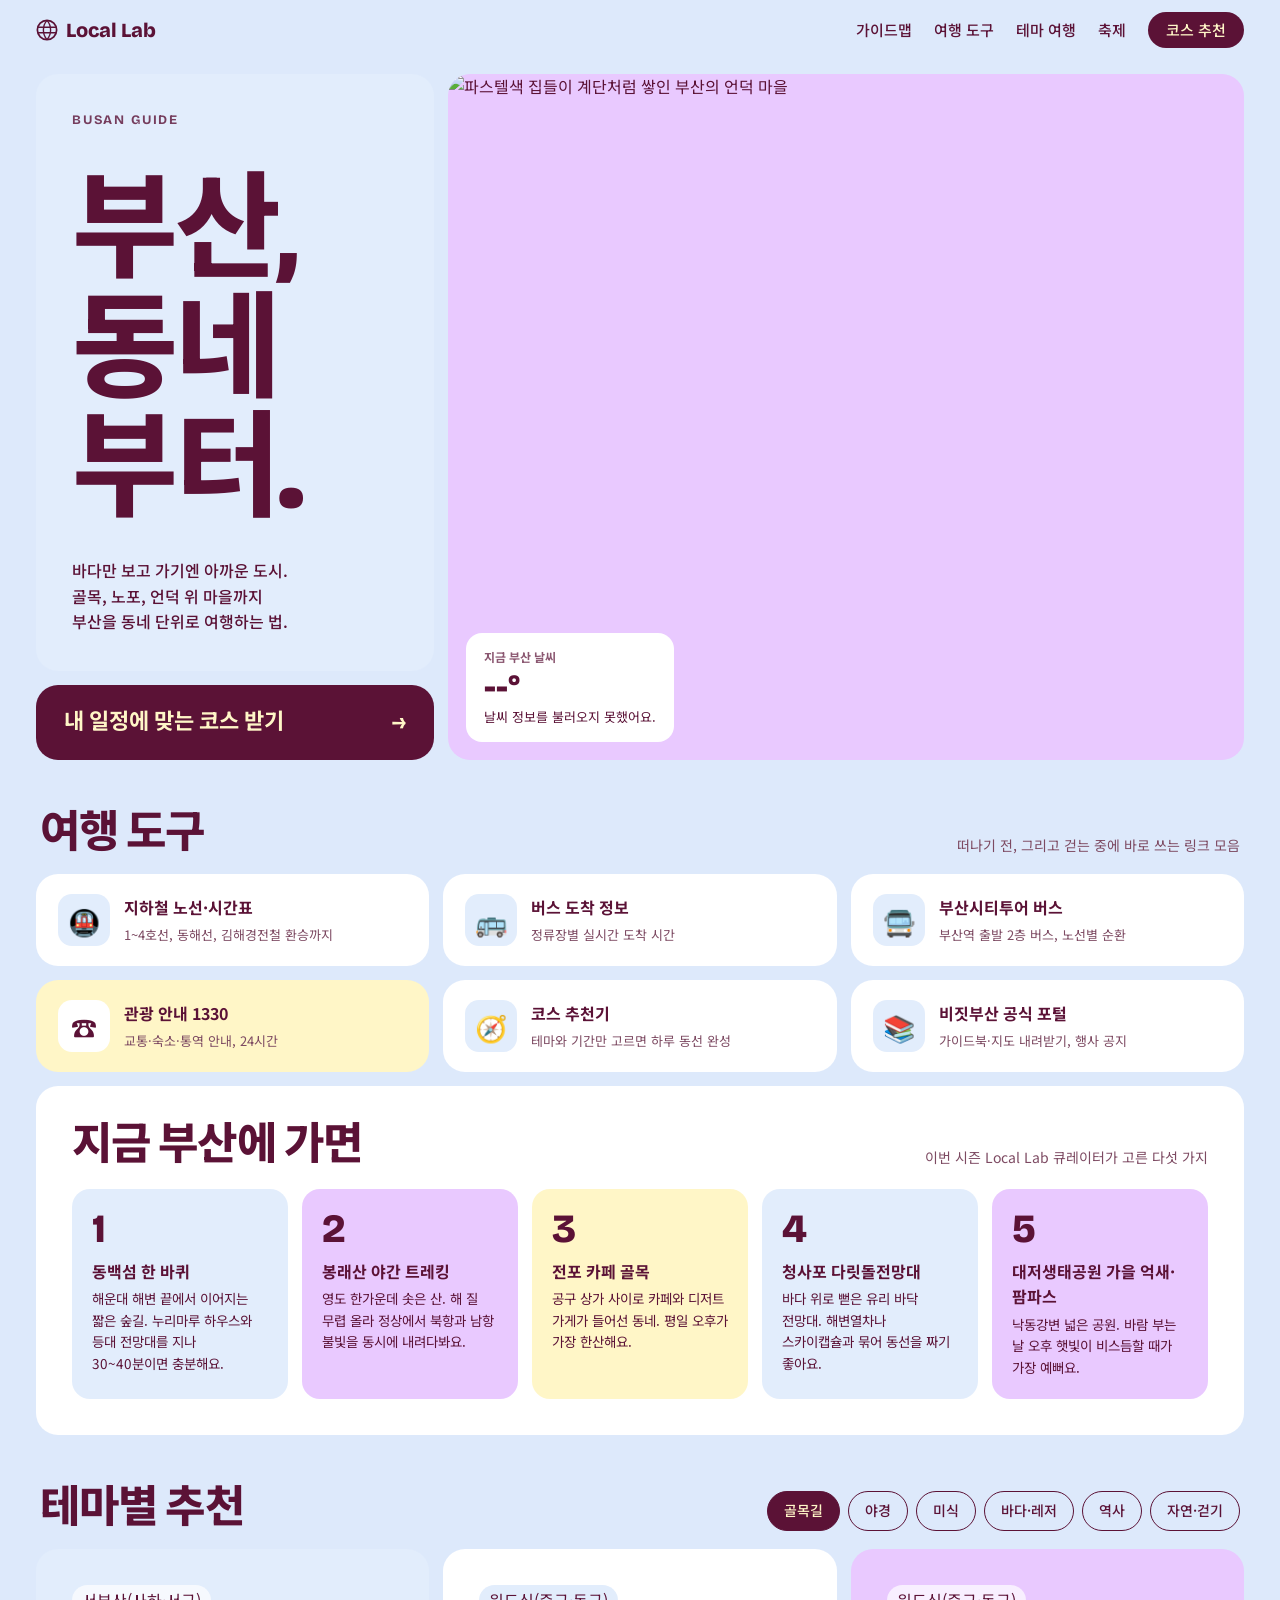
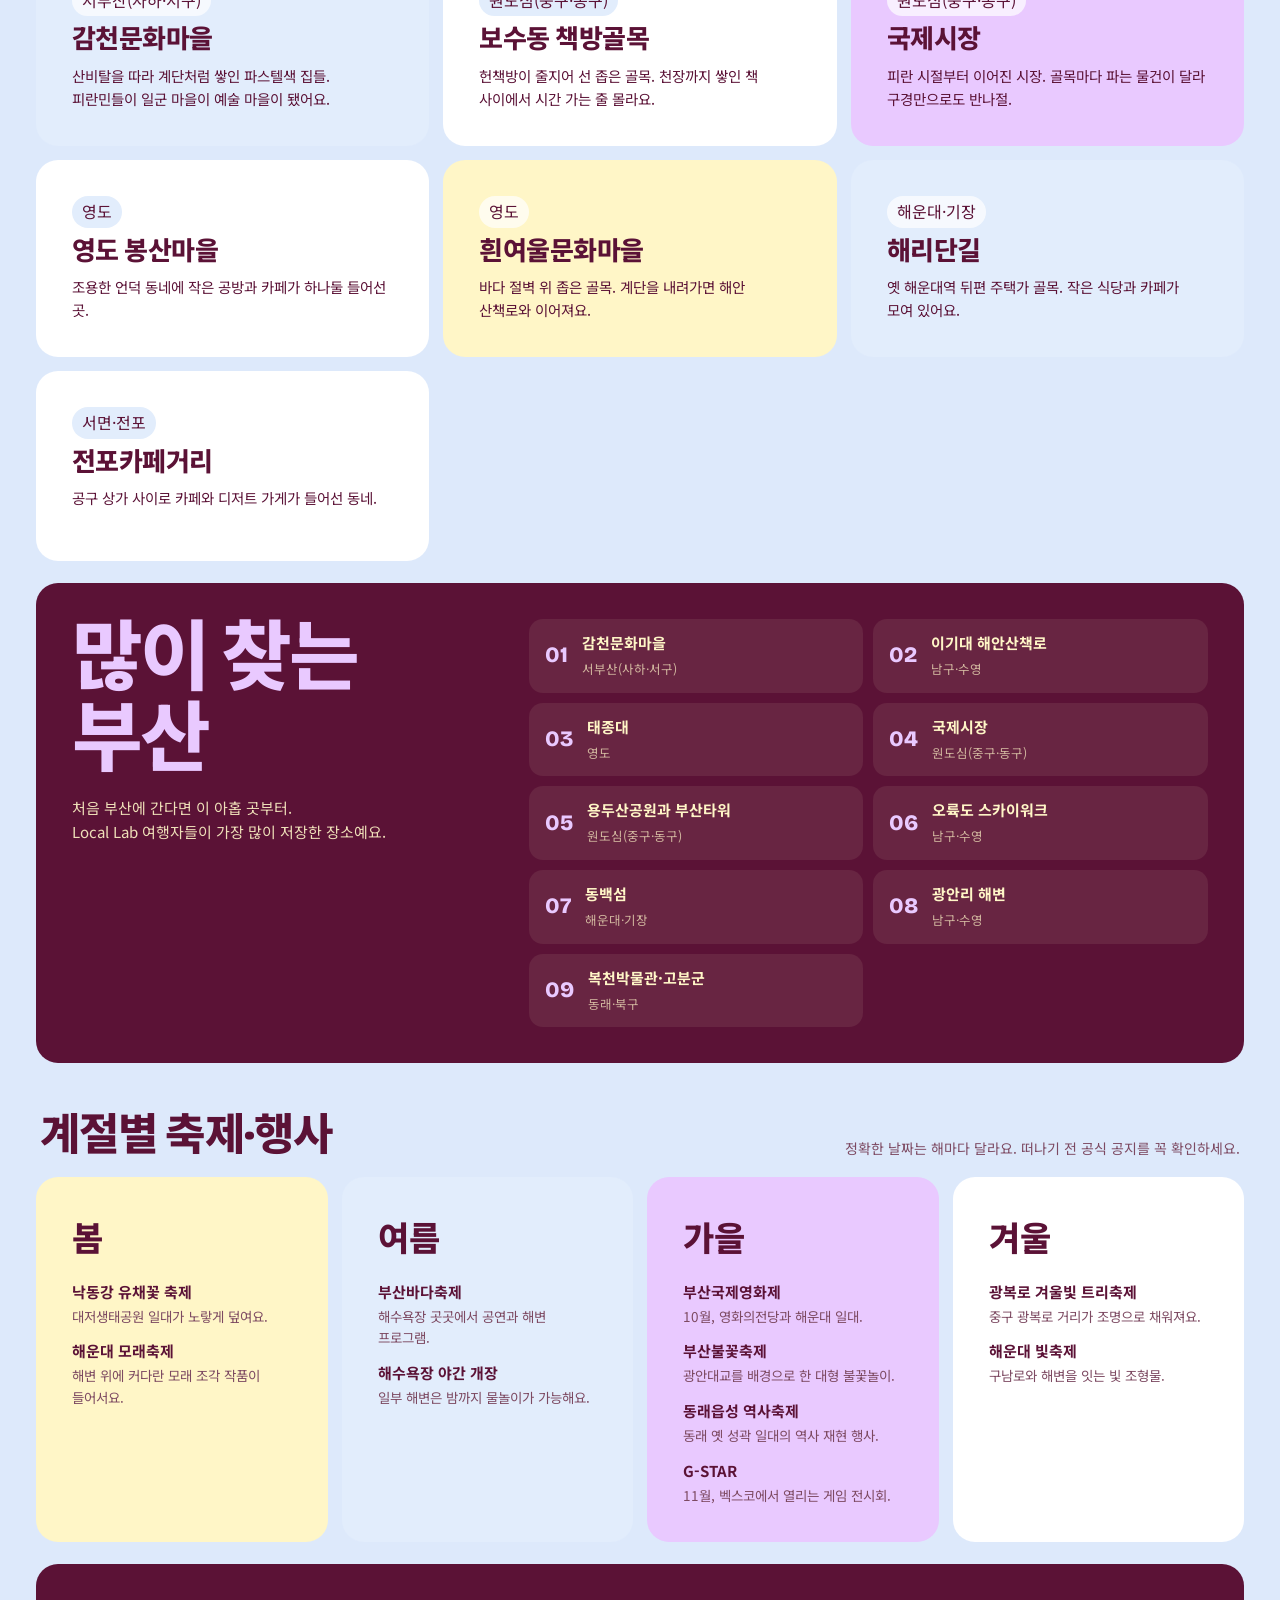
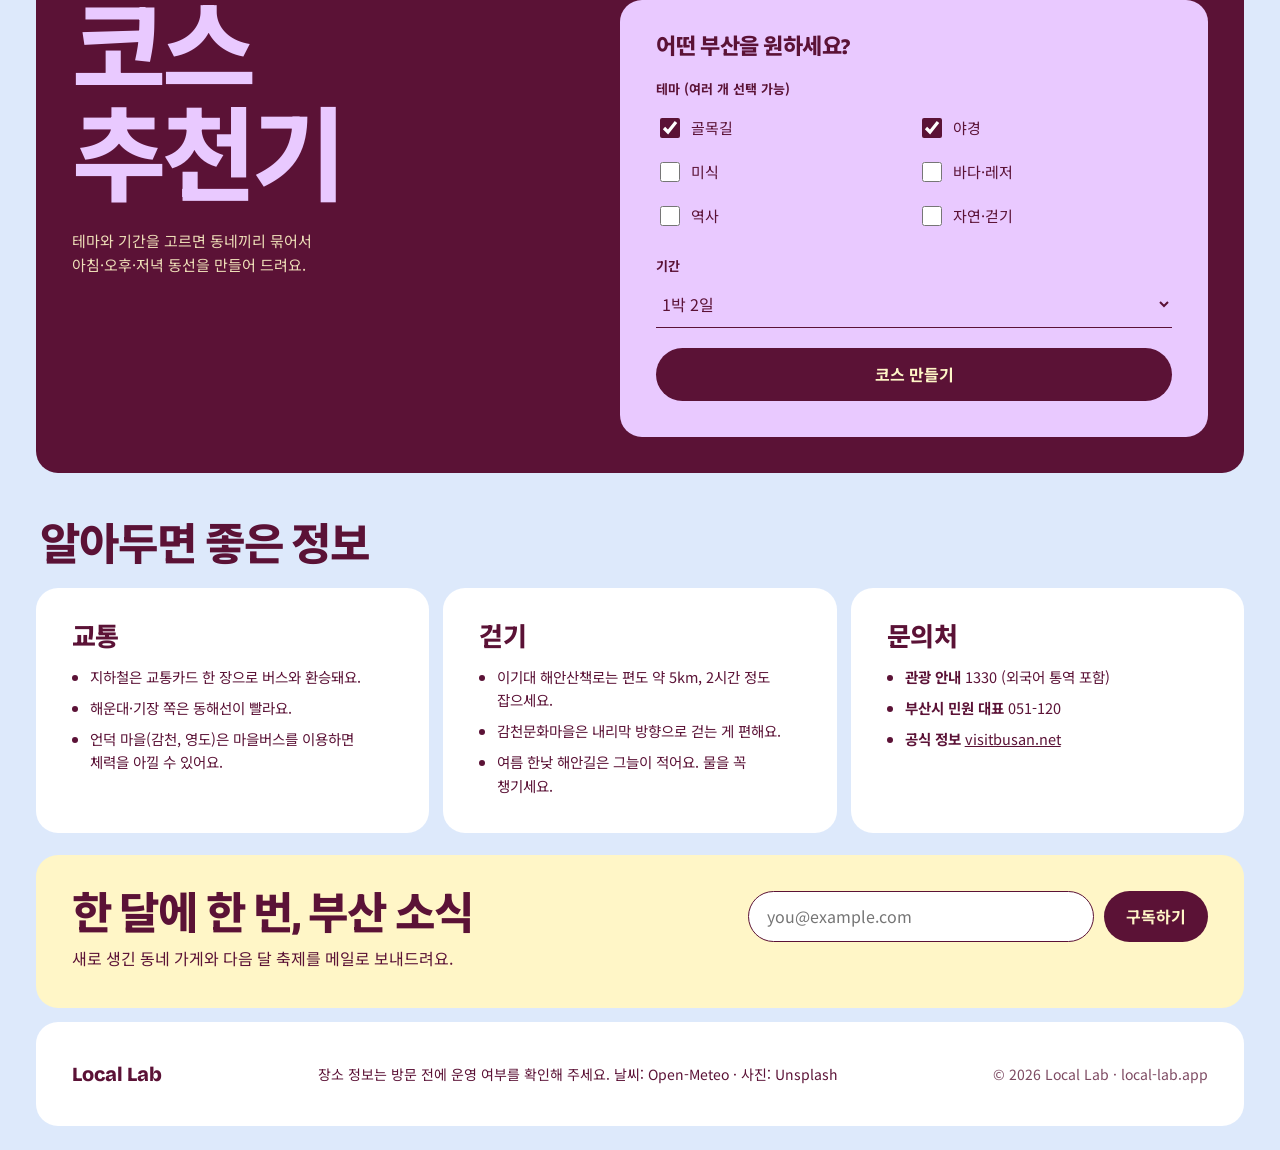
==== busan.html @ 5cd9c6f1 "현재 배포본(1bb98b7c) 기준 첫 기록 홈, 부산 가이드, 가이드맵, 배포/롤백 스크립트  Co-Authored-By: Claude Opus 5.5 <noreply@anthr" ====
<!doctype html>
<html lang="ko">
<head>
  <meta charset="utf-8">
  <meta name="viewport" content="width=device-width, initial-scale=1, viewport-fit=cover">
  <meta name="theme-color" content="#dde9fb">
  <title>부산 가이드 · Local Lab</title>
  <meta name="description" content="골목, 야경, 미식, 바다, 역사. Local Lab이 정리한 부산 여행 가이드와 날씨·교통·코스 추천 도구.">
  <link rel="icon" href="data:image/svg+xml,<svg xmlns='http://www.w3.org/2000/svg' viewBox='0 0 32 32'><rect width='32' height='32' rx='9' fill='%235b1236'/><circle cx='16' cy='14' r='6' fill='%23fff6c7'/><path d='M4 26 L12 18 L18 23 L23 19 L28 26Z' fill='%23e9c9ff'/></svg>">
  <link rel="preconnect" href="https://fonts.googleapis.com">
  <link rel="preconnect" href="https://fonts.gstatic.com" crossorigin>
  <link href="https://fonts.googleapis.com/css2?family=Bricolage+Grotesque:opsz,wght@12..96,500;12..96,700;12..96,800&family=Noto+Sans+KR:wght@400;500;700;900&display=swap" rel="stylesheet">
  <link rel="stylesheet" href="styles.css">
</head>
<body>

<header class="nav-wrap">
  <nav class="nav">
    <a class="logo" href="index.html" aria-label="Local Lab 홈">
      <svg viewBox="0 0 32 32" aria-hidden="true"><circle cx="16" cy="16" r="14" fill="none" stroke="currentColor" stroke-width="2.5"/><path d="M16 2 C9 10 9 22 16 30 M16 2 C23 10 23 22 16 30 M3 12 H29 M3 20 H29" fill="none" stroke="currentColor" stroke-width="2"/></svg>
      Local Lab
    </a>
    <button class="menu-btn" aria-expanded="false" aria-controls="menu" aria-label="메뉴 열기">
      <span></span><span></span>
    </button>
    <ul class="menu" id="menu">
      <li><a href="map.html">가이드맵</a></li>
      <li><a href="#tools">여행 도구</a></li>
      <li><a href="#themes">테마 여행</a></li>
      <li><a href="#festivals">축제</a></li>
      <li><a href="#planner" class="pill">코스 추천</a></li>
    </ul>
  </nav>
</header>

<main id="top">

  <!-- HERO -->
  <section class="hero container split">
    <div class="split-a hero-left">
      <div class="card hero-copy bg-sky">
        <p class="eyebrow">BUSAN GUIDE</p>
        <h1 class="h1-ko">부산,<br>동네<br>부터.</h1>
        <p class="hero-sub">바다만 보고 가기엔 아까운 도시.<br>골목, 노포, 언덕 위 마을까지<br>부산을 동네 단위로 여행하는 법.</p>
      </div>
      <a href="#planner" class="card hero-cta bg-plum">내 일정에 맞는 코스 받기 <span aria-hidden="true">→</span></a>
    </div>
    <div class="split-b card hero-art bg-lilac">
      <img class="photo" alt="파스텔색 집들이 계단처럼 쌓인 부산의 언덕 마을"
        src="https://images.unsplash.com/photo-1762440775708-7dbfe9e10842?w=1200&q=75&auto=format&fit=crop"
        srcset="https://images.unsplash.com/photo-1762440775708-7dbfe9e10842?w=640&q=75&auto=format&fit=crop 640w,
                https://images.unsplash.com/photo-1762440775708-7dbfe9e10842?w=1200&q=75&auto=format&fit=crop 1200w,
                https://images.unsplash.com/photo-1762440775708-7dbfe9e10842?w=1800&q=75&auto=format&fit=crop 1800w"
        sizes="(max-width: 719px) 100vw, 66vw" fetchpriority="high">
      <div class="weather card bg-white" id="weather" aria-live="polite">
        <span class="w-label">지금 부산 날씨</span>
        <strong class="w-temp">--°</strong>
        <span class="w-desc">불러오는 중…</span>
      </div>
    </div>
  </section>

  <!-- TOOLS -->
  <section class="container" id="tools">
    <div class="section-head"><h2>여행 도구</h2><p class="muted">떠나기 전, 그리고 걷는 중에 바로 쓰는 링크 모음</p></div>
    <div class="tools-grid">
      <a class="card tool bg-white" href="https://www.humetro.busan.go.kr" target="_blank" rel="noopener">
        <span class="ico" aria-hidden="true">🚇</span><b>지하철 노선·시간표</b><span>1~4호선, 동해선, 김해경전철 환승까지</span>
      </a>
      <a class="card tool bg-white" href="https://bus.busan.go.kr" target="_blank" rel="noopener">
        <span class="ico" aria-hidden="true">🚌</span><b>버스 도착 정보</b><span>정류장별 실시간 도착 시간</span>
      </a>
      <a class="card tool bg-white" href="https://www.citytourbusan.com" target="_blank" rel="noopener">
        <span class="ico" aria-hidden="true">🚍</span><b>부산시티투어 버스</b><span>부산역 출발 2층 버스, 노선별 순환</span>
      </a>
      <a class="card tool bg-cream" href="tel:1330">
        <span class="ico" aria-hidden="true">☎️</span><b>관광 안내 1330</b><span>교통·숙소·통역 안내, 24시간</span>
      </a>
      <a class="card tool bg-white" href="#planner">
        <span class="ico" aria-hidden="true">🧭</span><b>코스 추천기</b><span>테마와 기간만 고르면 하루 동선 완성</span>
      </a>
      <a class="card tool bg-white" href="https://www.visitbusan.net" target="_blank" rel="noopener">
        <span class="ico" aria-hidden="true">📚</span><b>비짓부산 공식 포털</b><span>가이드북·지도 내려받기, 행사 공지</span>
      </a>
    </div>
  </section>

  <!-- NOW -->
  <section class="container">
    <div class="card bg-white">
      <div class="now-head">
        <h2>지금 부산에 가면</h2>
        <p class="muted">이번 시즌 Local Lab 큐레이터가 고른 다섯 가지</p>
      </div>
      <ol class="now-list">
        <li><span class="n">1</span><div><b>동백섬 한 바퀴</b><p>해운대 해변 끝에서 이어지는 짧은 숲길. 누리마루 하우스와 등대 전망대를 지나 30~40분이면 충분해요.</p></div></li>
        <li><span class="n">2</span><div><b>봉래산 야간 트레킹</b><p>영도 한가운데 솟은 산. 해 질 무렵 올라 정상에서 북항과 남항 불빛을 동시에 내려다봐요.</p></div></li>
        <li><span class="n">3</span><div><b>전포 카페 골목</b><p>공구 상가 사이로 카페와 디저트 가게가 들어선 동네. 평일 오후가 가장 한산해요.</p></div></li>
        <li><span class="n">4</span><div><b>청사포 다릿돌전망대</b><p>바다 위로 뻗은 유리 바닥 전망대. 해변열차나 스카이캡슐과 묶어 동선을 짜기 좋아요.</p></div></li>
        <li><span class="n">5</span><div><b>대저생태공원 가을 억새·팜파스</b><p>낙동강변 넓은 공원. 바람 부는 날 오후 햇빛이 비스듬할 때가 가장 예뻐요.</p></div></li>
      </ol>
    </div>
  </section>

  <!-- THEMES -->
  <section class="container" id="themes">
    <div class="section-head">
      <h2>테마별 추천</h2>
      <div class="chips" role="tablist" aria-label="테마 선택" id="theme-tabs"></div>
    </div>
    <div class="theme-grid" id="theme-grid" role="tabpanel"></div>
  </section>

  <!-- POPULAR -->
  <section class="container">
    <div class="card bg-plum popular split">
      <div>
        <h2>많이 찾는<br>부산</h2>
        <p class="pop-sub">처음 부산에 간다면 이 아홉 곳부터.<br>Local Lab 여행자들이 가장 많이 저장한 장소예요.</p>
      </div>
      <ol class="pop-list" id="pop-list"></ol>
    </div>
  </section>

  <!-- FESTIVALS -->
  <section class="container" id="festivals">
    <div class="section-head"><h2>계절별 축제·행사</h2><p class="muted">정확한 날짜는 해마다 달라요. 떠나기 전 공식 공지를 꼭 확인하세요.</p></div>
    <div class="fest-grid">
      <article class="card bg-cream fest">
        <span class="season">봄</span>
        <ul>
          <li><b>낙동강 유채꽃 축제</b><span>대저생태공원 일대가 노랗게 덮여요.</span></li>
          <li><b>해운대 모래축제</b><span>해변 위에 커다란 모래 조각 작품이 들어서요.</span></li>
        </ul>
      </article>
      <article class="card bg-sky fest">
        <span class="season">여름</span>
        <ul>
          <li><b>부산바다축제</b><span>해수욕장 곳곳에서 공연과 해변 프로그램.</span></li>
          <li><b>해수욕장 야간 개장</b><span>일부 해변은 밤까지 물놀이가 가능해요.</span></li>
        </ul>
      </article>
      <article class="card bg-lilac fest">
        <span class="season">가을</span>
        <ul>
          <li><b>부산국제영화제</b><span>10월, 영화의전당과 해운대 일대.</span></li>
          <li><b>부산불꽃축제</b><span>광안대교를 배경으로 한 대형 불꽃놀이.</span></li>
          <li><b>동래읍성 역사축제</b><span>동래 옛 성곽 일대의 역사 재현 행사.</span></li>
          <li><b>G-STAR</b><span>11월, 벡스코에서 열리는 게임 전시회.</span></li>
        </ul>
      </article>
      <article class="card bg-white fest">
        <span class="season">겨울</span>
        <ul>
          <li><b>광복로 겨울빛 트리축제</b><span>중구 광복로 거리가 조명으로 채워져요.</span></li>
          <li><b>해운대 빛축제</b><span>구남로와 해변을 잇는 빛 조형물.</span></li>
        </ul>
      </article>
    </div>
  </section>

  <!-- PLANNER -->
  <section class="container" id="planner">
    <div class="card bg-plum plan split">
      <div class="split-a">
        <h2 class="plan-title">코스<br>추천기</h2>
        <p class="pop-sub">테마와 기간을 고르면 동네끼리 묶어서<br>아침·오후·저녁 동선을 만들어 드려요.</p>
      </div>
      <form class="card bg-lilac plan-form split-b" id="planner-form">
        <h3>어떤 부산을 원하세요?</h3>
        <fieldset>
          <legend class="field-legend">테마 (여러 개 선택 가능)</legend>
          <div class="check-grid" id="planner-themes"></div>
        </fieldset>
        <label class="field">기간
          <select name="days">
            <option value="1">당일치기</option>
            <option value="2" selected>1박 2일</option>
            <option value="3">2박 3일</option>
          </select>
        </label>
        <button type="submit" class="btn-plum">코스 만들기</button>
      </form>
      <div class="plan-result" id="plan-result" aria-live="polite"></div>
    </div>
  </section>

  <!-- USEFUL INFO -->
  <section class="container">
    <div class="section-head"><h2>알아두면 좋은 정보</h2></div>
    <div class="info-grid">
      <article class="card bg-white info">
        <h3>교통</h3>
        <ul>
          <li>지하철은 교통카드 한 장으로 버스와 환승돼요.</li>
          <li>해운대·기장 쪽은 동해선이 빨라요.</li>
          <li>언덕 마을(감천, 영도)은 마을버스를 이용하면 체력을 아낄 수 있어요.</li>
        </ul>
      </article>
      <article class="card bg-white info">
        <h3>걷기</h3>
        <ul>
          <li>이기대 해안산책로는 편도 약 5km, 2시간 정도 잡으세요.</li>
          <li>감천문화마을은 내리막 방향으로 걷는 게 편해요.</li>
          <li>여름 한낮 해안길은 그늘이 적어요. 물을 꼭 챙기세요.</li>
        </ul>
      </article>
      <article class="card bg-white info">
        <h3>문의처</h3>
        <ul>
          <li><b>관광 안내</b> 1330 (외국어 통역 포함)</li>
          <li><b>부산시 민원 대표</b> 051-120</li>
          <li><b>공식 정보</b> <a href="https://www.visitbusan.net" target="_blank" rel="noopener">visitbusan.net</a></li>
        </ul>
      </article>
    </div>
  </section>

  <!-- NEWSLETTER -->
  <section class="container">
    <div class="card bg-cream newsletter">
      <div>
        <h2>한 달에 한 번, 부산 소식</h2>
        <p>새로 생긴 동네 가게와 다음 달 축제를 메일로 보내드려요.</p>
      </div>
      <form class="nl-form" id="nl-form" novalidate>
        <label class="sr-only" for="nl-email">이메일</label>
        <input id="nl-email" type="email" required placeholder="you@example.com">
        <button class="btn-plum" type="submit">구독하기</button>
        <p class="form-msg" role="status" aria-live="polite"></p>
      </form>
    </div>
  </section>

</main>

<footer class="container footer">
  <div class="card bg-white footer-in">
    <a class="logo" href="index.html">Local Lab</a>
    <p>장소 정보는 방문 전에 운영 여부를 확인해 주세요. 날씨: Open-Meteo · 사진: Unsplash</p>
    <p class="muted">© 2026 Local Lab · local-lab.app</p>
  </div>
</footer>

<script src="script.js"></script>
<script src="data.js"></script>
<script src="busan.js"></script>
</body>
</html>
---- styles.css ----
/* =========================================================
   Local Lab — 공통 스타일
   기기 대응: 폴더블 커버(280px~) · 휴대폰 · 펼친 폴더블/태블릿
             · 데스크톱 · 듀얼 화면(Surface Duo, 폴더블 분할 모드)
   ========================================================= */
:root {
  --page: #dde9fb;
  --white: #ffffff;
  --cream: #fff6c7;
  --lilac: #e9c9ff;
  --sky: #e2edfc;
  --plum: #5b1236;
  --plum-2: #7a1d4b;
  --ink: #5b1236;
  --ink-soft: #7d4a62;
  --radius: 22px;
  --gap: 14px;
  --pad: 16px;
  --display: "Bricolage Grotesque", "Noto Sans KR", system-ui, sans-serif;
  --body: "Noto Sans KR", system-ui, -apple-system, sans-serif;
  /* 듀얼 화면 값 (기본은 단일 화면) */
  --seg-a: 1fr;
  --seg-b: 1fr;
  --hinge: var(--gap);
}

*, *::before, *::after { box-sizing: border-box; }
html { scroll-behavior: smooth; scroll-padding-top: 84px; -webkit-text-size-adjust: 100%; }
body {
  margin: 0;
  background: var(--page);
  color: var(--ink);
  font-family: var(--body);
  line-height: 1.6;
  -webkit-font-smoothing: antialiased;
  overflow-x: hidden;
  word-break: keep-all;
  overflow-wrap: anywhere;
}
h1, h2, h3 { font-family: var(--display); margin: 0; line-height: 1.05; letter-spacing: -0.02em; }
h2 { font-size: clamp(26px, 4vw, 44px); font-weight: 800; }
h3 { font-size: clamp(19px, 2.2vw, 26px); font-weight: 800; }
p { margin: 0; }
a { color: inherit; -webkit-tap-highlight-color: transparent; }
button { -webkit-tap-highlight-color: transparent; }
.sr-only { position: absolute; width: 1px; height: 1px; overflow: hidden; clip: rect(0 0 0 0); white-space: nowrap; }
.muted { color: var(--ink-soft); font-size: 14px; }

.container {
  max-width: 1240px; margin: 0 auto;
  padding-left: max(var(--pad), env(safe-area-inset-left));
  padding-right: max(var(--pad), env(safe-area-inset-right));
}
section.container { margin-top: var(--gap); }
.card { border-radius: var(--radius); padding: clamp(18px, 3vw, 36px); }

.bg-white { background: var(--white); }
.bg-cream { background: var(--cream); }
.bg-lilac { background: var(--lilac); }
.bg-sky { background: var(--sky); }
.bg-plum { background: var(--plum); color: var(--cream); }

/* 두 칸 레이아웃 (듀얼 화면에서는 힌지 기준으로 나뉨) */
.split { display: grid; grid-template-columns: var(--seg-a) var(--seg-b); column-gap: var(--hinge); row-gap: var(--gap); }

/* ---------- NAV ---------- */
.nav-wrap {
  position: sticky; top: 0; z-index: 10;
  background: color-mix(in srgb, var(--page) 88%, transparent);
  backdrop-filter: blur(10px); -webkit-backdrop-filter: blur(10px);
  padding-top: env(safe-area-inset-top);
}
.nav {
  max-width: 1240px; margin: 0 auto; position: relative;
  padding: 12px max(var(--pad), env(safe-area-inset-right)) 12px max(var(--pad), env(safe-area-inset-left));
  display: flex; align-items: center; justify-content: space-between; gap: 12px;
}
.logo { display: inline-flex; align-items: center; gap: 8px; font-family: var(--display); font-weight: 800; font-size: 20px; text-decoration: none; white-space: nowrap; }
.logo svg { width: 22px; height: 22px; flex: none; }
.menu { list-style: none; margin: 0; padding: 0; display: flex; gap: 22px; align-items: center; }
.menu a { text-decoration: none; font-weight: 500; font-size: 15px; }
.pill { display: inline-flex; align-items: center; justify-content: center; min-height: 36px; background: var(--plum); color: var(--cream) !important; padding: 6px 18px; border-radius: 999px; font-weight: 700; text-decoration: none; white-space: nowrap; transition: transform .15s; }
.pill-cream { background: var(--cream); color: var(--plum) !important; }
.pill-outline { background: transparent; border: 1.5px solid var(--cream); }
.pill-lg { font-size: 20px; padding: 10px 30px; min-height: 52px; }
.menu-btn { display: none; background: none; border: 0; width: 44px; height: 44px; cursor: pointer; padding: 11px; color: var(--ink); }
.menu-btn span { display: block; height: 2px; background: currentColor; margin: 6px 0; transition: transform .2s; }
.menu-btn[aria-expanded="true"] span:first-child { transform: translateY(4px) rotate(45deg); }
.menu-btn[aria-expanded="true"] span:last-child { transform: translateY(-4px) rotate(-45deg); }

/* ---------- HERO ---------- */
.hero { --seg-a: 1fr; --seg-b: 2fr; margin-top: 4px; }
.hero-left { display: flex; flex-direction: column; gap: var(--gap); min-width: 0; }
.hero-copy { flex: 1; display: flex; flex-direction: column; justify-content: space-between; gap: 28px; min-height: 360px; }
.hero h1 { font-size: clamp(56px, 9vw, 132px); font-weight: 800; letter-spacing: -0.04em; line-height: 0.9; }
.hero h1.h1-ko { line-height: 1.04; letter-spacing: -0.03em; }
.hero-sub { font-size: 16px; font-weight: 500; }
.eyebrow { font-family: var(--display); font-weight: 700; font-size: 13px; letter-spacing: .14em; margin-bottom: 12px; opacity: .8; }
.hero-art { padding: 0; overflow: hidden; position: relative; min-height: 440px; }
.hero-art > svg { position: absolute; inset: 0; width: 100%; height: 100%; }
.photo { position: absolute; inset: 0; width: 100%; height: 100%; object-fit: cover; display: block; }
.hero-badge { position: absolute; right: 18px; bottom: 18px; left: auto; display: flex; gap: 10px; align-items: center; background: var(--white); border-radius: 16px; padding: 10px 16px; font-size: 13px; line-height: 1.35; max-width: calc(100% - 36px); }
.hero-badge svg { width: 28px; height: 28px; flex: none; }
.hero-cta { display: flex; justify-content: space-between; align-items: center; gap: 12px; padding: 20px 28px; min-height: 64px; font-family: var(--display); font-weight: 700; font-size: clamp(18px, 2vw, 22px); text-decoration: none; transition: background .2s; }
.hero-cta span { transition: transform .2s; }

/* ---------- WHY ---------- */
.why { display: grid; gap: 24px; }
.why-lines { font-size: 15px; }
.why-head { display: grid; grid-template-columns: 1fr 1fr; gap: 16px; align-items: end; }
/* 가로로 이어지는 색 카드 (마지막 카드는 살짝 잘려 보여 넘겨볼 수 있음) */
.why-cards {
  list-style: none; margin: 0; padding: 0 0 4px;
  display: grid; grid-auto-flow: column; grid-auto-columns: calc((100% - 2 * var(--gap)) / 2.7);
  gap: var(--gap); overflow-x: auto; scroll-snap-type: x mandatory; scrollbar-width: none;
}
.why-cards::-webkit-scrollbar { display: none; }
.why-cards li { scroll-snap-align: start; border-radius: 18px; padding: clamp(18px, 2.5vw, 28px); min-height: 170px; display: flex; flex-direction: column; justify-content: center; gap: 8px; }
.why-cards b { font-family: var(--display); font-size: clamp(20px, 2.4vw, 28px); font-weight: 500; line-height: 1.15; }
.why-cards span { font-size: 13px; }

/* ---------- STATS ---------- */
.stats { display: grid; grid-template-columns: repeat(4, 1fr); gap: var(--gap); align-items: end; }
.stat { border-radius: 18px; padding: 20px; display: flex; flex-direction: column; gap: 6px; min-width: 0; }
.stat strong { font-family: var(--display); font-size: clamp(36px, 5.5vw, 72px); font-weight: 700; letter-spacing: -0.04em; line-height: 1; }
.stat span { font-size: 13px; font-weight: 500; }
.h1 { height: 300px; } .h2 { height: 220px; } .h3 { height: 340px; } .h4 { height: 180px; }

/* ---------- PLAN FORM ---------- */
.plan { --seg-a: 1fr; --seg-b: 1.1fr; margin-top: 22px; align-items: start; }
.plan-title { font-size: clamp(52px, 8vw, 116px); color: var(--lilac); letter-spacing: -0.04em; line-height: 1.04; }
.plan-form { color: var(--plum); display: grid; gap: 14px; min-width: 0; }
.plan-form h3 { font-size: 22px; }
.plan-form > p { font-size: 15px; }
fieldset { border: 0; padding: 0; margin: 6px 0; display: grid; gap: 4px; min-width: 0; }
fieldset label { display: flex; gap: 10px; align-items: center; font-size: 15px; cursor: pointer; min-height: 40px; }
fieldset label b { margin-right: 4px; white-space: nowrap; min-width: 4.2em; }
input[type="checkbox"] { width: 20px; height: 20px; flex: none; accent-color: var(--plum); }
.row { display: grid; grid-template-columns: 1fr 1fr; gap: 14px; }
.field { display: grid; gap: 4px; font-size: 13px; font-weight: 700; min-width: 0; }
.field input, .field select { font: inherit; font-weight: 400; font-size: 16px; color: var(--plum); background: transparent; border: 0; border-bottom: 1.5px solid var(--plum); padding: 10px 2px; border-radius: 0; width: 100%; min-height: 44px; }
.field input:focus, .field select:focus { outline: none; border-bottom-width: 3px; }
.field input.is-bad { border-bottom-color: #c0263f; }
.btn-plum { font: inherit; font-weight: 700; font-size: 16px; background: var(--plum); color: var(--cream); border: 0; padding: 14px; min-height: 50px; border-radius: 999px; cursor: pointer; margin-top: 6px; transition: background .2s; }
.form-msg { font-size: 14px; font-weight: 700; min-height: 1.4em; }

/* ---------- TESTIMONIAL ---------- */
.quote-card { position: relative; margin: 22px 0 0; padding: 0; overflow: hidden; min-height: 460px; display: flex; align-items: flex-end; }
.quote-art { position: absolute; inset: 0; width: 100%; height: 100%; }
.quote { position: relative; margin: clamp(16px, 3vw, 32px); padding: 24px 28px; border-radius: 18px; max-width: 420px; }
.quote p { font-family: var(--display); font-size: clamp(17px, 2vw, 22px); font-weight: 500; line-height: 1.4; }
.quote figcaption { margin-top: 12px; font-size: 13px; }

/* ---------- SECTION HEAD + CHIPS ---------- */
.section-head { display: flex; justify-content: space-between; align-items: end; flex-wrap: wrap; gap: 16px; padding: 36px 4px 18px; }
.section-head .muted { max-width: 460px; }
.chips { display: flex; gap: 8px; flex-wrap: wrap; }
.chip { font: inherit; font-size: 14px; font-weight: 500; border: 1.5px solid var(--plum); background: transparent; color: var(--plum); padding: 6px 16px; min-height: 40px; border-radius: 999px; cursor: pointer; transition: background .15s, color .15s; }
.chip.is-on { background: var(--plum); color: var(--cream); }

/* ---------- DESTINATIONS ---------- */
.dest-grid { display: grid; grid-template-columns: repeat(4, 1fr); gap: var(--gap); grid-auto-flow: dense; }
.dest { display: flex; flex-direction: column; gap: 14px; min-height: 250px; min-width: 0; transition: transform .2s; }
.dest.wide { grid-column: span 2; }
.dest.tall { grid-row: span 2; }
.dest p { font-size: 14.5px; }
.dest-top { display: flex; justify-content: space-between; align-items: center; gap: 8px; font-size: 12.5px; font-weight: 700; flex-wrap: wrap; }
.tag { background: rgba(255,255,255,.7); padding: 3px 10px; border-radius: 999px; }
.bg-plum .tag { background: rgba(255,246,199,.15); }
.bg-white .tag { background: var(--sky); }
.days { opacity: .75; }
.dest.tall h3 { font-size: clamp(26px, 3vw, 40px); margin-top: auto; }
.link-light, .link-dark { font-weight: 700; text-decoration: none; }
.link-dark { margin-top: auto; }
.dest.is-hidden { display: none; }
.empty { text-align: center; padding: 40px; font-weight: 500; }

/* ---------- GUIDES ---------- */
.guide-grid { display: grid; grid-template-columns: repeat(3, 1fr); gap: var(--gap); }
.guide { display: flex; flex-direction: column; gap: 14px; }
.guide .num { font-family: var(--display); font-weight: 800; font-size: 15px; background: var(--lilac); width: 44px; height: 44px; border-radius: 50%; display: grid; place-items: center; }
.guide p { font-size: 14.5px; color: var(--ink-soft); }

/* ---------- BUDGET ---------- */
.budget { margin-top: 22px; display: grid; gap: 12px; }
.budget-bars { display: grid; grid-template-columns: 2fr 1.35fr 1fr 0.85fr; gap: var(--gap); align-items: end; margin-top: 20px; }
.bar { border-radius: 18px; padding: 20px; display: flex; flex-direction: column; gap: 2px; min-width: 0; }
.bar strong { font-family: var(--display); font-size: clamp(34px, 5vw, 68px); font-weight: 700; letter-spacing: -0.04em; line-height: 1; margin-bottom: 8px; }
.bar b { font-size: 14px; }
.bar span { font-size: 12.5px; color: var(--ink-soft); }
.b1 { height: 320px; } .b2 { height: 250px; } .b3 { height: 200px; } .b4 { height: 170px; }
.budget-total { display: flex; justify-content: space-between; align-items: center; flex-wrap: wrap; gap: 16px; margin-top: 4px; padding: 24px 32px; }
.budget-total > span { font-family: var(--display); font-size: clamp(22px, 3vw, 34px); font-weight: 700; }
.budget-total small { font-size: 14px; font-weight: 400; opacity: .75; }
.btn-pair { display: flex; flex-direction: column; gap: 8px; }
.trust { list-style: none; margin: 4px 0 0; padding: 0; display: flex; flex-wrap: wrap; gap: 8px 28px; font-size: 13px; color: var(--ink-soft); }

/* ---------- CLOSING ---------- */
.closing { position: relative; overflow: hidden; padding: 0; min-height: 560px; margin-top: 22px; background: var(--cream); border: 10px solid var(--cream); }
.closing-photo { border-radius: calc(var(--radius) - 8px); }
.closing::before { content: ""; position: absolute; inset: 0; z-index: 1; border-radius: calc(var(--radius) - 8px); background: linear-gradient(180deg, rgba(35, 8, 22, .62) 0%, rgba(35, 8, 22, .25) 45%, rgba(35, 8, 22, 0) 70%); }
.closing-in { position: relative; z-index: 2; --seg-a: 1.2fr; --seg-b: 1fr; padding: clamp(22px, 4vw, 44px); color: var(--white); align-items: start; }
.closing-in h2 { font-size: clamp(34px, 5vw, 64px); font-weight: 500; letter-spacing: -0.03em; }
.closing-cols { display: grid; grid-template-columns: 1fr 1fr; gap: 20px; font-size: 13.5px; line-height: 1.6; }
.closing-cols b { display: block; margin-bottom: 4px; }

/* ---------- FOOTER ---------- */
.site-footer { background: var(--plum); color: var(--cream); margin-top: var(--gap); padding: 48px 0 max(36px, env(safe-area-inset-bottom)); }
.footer-top { display: flex; justify-content: space-between; align-items: center; flex-wrap: wrap; gap: 20px; }
.logo-xl { font-size: clamp(40px, 7vw, 88px); gap: 14px; letter-spacing: -0.03em; }
.logo-xl svg { width: 0.8em; height: 0.8em; }
.footer-cols { display: grid; grid-template-columns: repeat(4, 1fr); gap: 20px; margin-top: 40px; font-size: 13.5px; }
.footer-cols > div { display: grid; gap: 6px; align-content: start; }
.footer-cols a { text-decoration: none; opacity: .9; }
.footer-copy { opacity: .7; }

/* 예전 단순 푸터 (부산 페이지) */
.footer { margin: var(--gap) auto 24px; }
.footer-in { display: flex; justify-content: space-between; align-items: center; flex-wrap: wrap; gap: 12px; font-size: 14px; }
.feature { display: flex; justify-content: space-between; align-items: center; gap: 24px; flex-wrap: wrap; text-decoration: none; margin-top: 22px; }
.feature h2 { color: var(--lilac); margin-bottom: 10px; }

/* =========================================================
   부산 페이지
   ========================================================= */
.weather { position: absolute; left: 18px; bottom: 18px; padding: 14px 18px; border-radius: 16px; display: grid; gap: 2px; max-width: calc(100% - 36px); }
.w-label { font-size: 12px; font-weight: 700; opacity: .7; }
.w-temp { font-family: var(--display); font-size: 34px; font-weight: 800; line-height: 1.1; }
.w-desc { font-size: 13px; }

.tools-grid { display: grid; grid-template-columns: repeat(3, 1fr); gap: var(--gap); }
.tool { display: grid; grid-template-columns: auto 1fr; column-gap: 14px; row-gap: 2px; align-items: center; text-decoration: none; padding: 20px 22px; min-width: 0; transition: transform .2s; }
.tool .ico { grid-row: span 2; font-size: 26px; width: 52px; height: 52px; display: grid; place-items: center; background: var(--sky); border-radius: 14px; }
.tool.bg-cream .ico { background: var(--white); }
.tool b { font-size: 16px; }
.tool span:last-child { font-size: 13px; color: var(--ink-soft); }

.now-head { display: flex; justify-content: space-between; align-items: end; gap: 12px; flex-wrap: wrap; margin-bottom: 20px; }
.now-list { list-style: none; margin: 0; padding: 0; display: grid; grid-template-columns: repeat(5, 1fr); gap: var(--gap); }
.now-list li { display: grid; gap: 10px; align-content: start; background: var(--sky); border-radius: 18px; padding: 20px; }
.now-list li:nth-child(2), .now-list li:nth-child(5) { background: var(--lilac); }
.now-list li:nth-child(3) { background: var(--cream); }
.now-list .n { font-family: var(--display); font-weight: 800; font-size: 40px; line-height: 1; }
.now-list b { display: block; font-size: 16px; margin-bottom: 4px; }
.now-list p { font-size: 13.5px; }

.theme-grid { display: grid; grid-template-columns: repeat(3, 1fr); gap: var(--gap); }
.place { display: flex; flex-direction: column; gap: 10px; align-items: flex-start; min-height: 190px; }
.place p { font-size: 14.5px; }

.popular { --seg-a: 1fr; --seg-b: 1.6fr; margin-top: 22px; column-gap: max(32px, var(--hinge)); }
.popular h2 { color: var(--lilac); font-size: clamp(40px, 6vw, 80px); letter-spacing: -0.04em; }
.pop-sub { margin-top: 16px; font-size: 15px; opacity: .9; }
.pop-list { list-style: none; margin: 0; padding: 0; display: grid; grid-template-columns: 1fr 1fr; gap: 10px; }
.pop-list li { display: flex; gap: 14px; align-items: center; background: rgba(255,246,199,.08); border-radius: 14px; padding: 12px 16px; }
.pop-list .rank { font-family: var(--display); font-weight: 800; font-size: 22px; color: var(--lilac); }
.pop-list b { display: block; font-size: 15px; }
.pop-list div span { font-size: 12.5px; opacity: .7; }

.fest-grid { display: grid; grid-template-columns: repeat(4, 1fr); gap: var(--gap); }
.fest .season { display: inline-block; font-family: var(--display); font-weight: 800; font-size: 34px; margin-bottom: 12px; }
.fest ul { list-style: none; margin: 0; padding: 0; display: grid; gap: 12px; }
.fest li { display: grid; gap: 2px; }
.fest li b { font-size: 15px; }
.fest li span { font-size: 13.5px; color: var(--ink-soft); }

.field-legend { font-size: 13px; font-weight: 700; margin-bottom: 8px; padding: 0; }
.check-grid { display: grid; grid-template-columns: 1fr 1fr; gap: 4px 8px; }
.check-grid label { display: flex; gap: 8px; align-items: center; font-size: 15px; cursor: pointer; min-height: 40px; }
.plan-result { grid-column: 1 / -1; display: grid; grid-template-columns: repeat(auto-fit, minmax(240px, 1fr)); gap: var(--gap); }
.plan-result:empty { display: none; }
.plan-result .form-msg { color: var(--cream); }
.day { color: var(--plum); }
.day-head { display: flex; justify-content: space-between; align-items: baseline; gap: 10px; margin-bottom: 14px; flex-wrap: wrap; }
.day-head b { font-family: var(--display); font-size: 22px; }
.day-head span { font-size: 12.5px; color: var(--ink-soft); }
.day ol { list-style: none; margin: 0; padding: 0; display: grid; gap: 14px; }
.day li { display: grid; grid-template-columns: 48px 1fr; gap: 10px; }
.slot { font-size: 12px; font-weight: 700; background: var(--lilac); border-radius: 999px; text-align: center; height: 24px; line-height: 24px; }
.day li b { font-size: 15px; }
.day li p { font-size: 13.5px; color: var(--ink-soft); }

.info-grid { display: grid; grid-template-columns: repeat(3, 1fr); gap: var(--gap); }
.info ul { margin: 14px 0 0; padding-left: 18px; display: grid; gap: 8px; font-size: 14.5px; }
.newsletter { display: flex; justify-content: space-between; align-items: center; gap: 24px; flex-wrap: wrap; margin-top: 22px; }
.newsletter h2 { margin-bottom: 8px; }
.nl-form { display: flex; gap: 10px; flex-wrap: wrap; flex: 1; max-width: 460px; }
.nl-form input { flex: 1; min-width: 0; font: inherit; font-size: 16px; color: var(--plum); border: 1.5px solid var(--plum); background: var(--white); border-radius: 999px; padding: 12px 18px; min-height: 48px; }
.nl-form .btn-plum { margin-top: 0; padding: 12px 22px; }
.nl-form .form-msg { flex-basis: 100%; }

/* =========================================================
   가이드맵
   ========================================================= */
.map-title { display: flex; justify-content: space-between; align-items: flex-end; gap: 24px; flex-wrap: wrap; margin-top: 4px; }
.map-kicker { font-family: "Gaegu", var(--body); font-size: 22px; color: #2f7fd8; margin-bottom: 6px; }
.map-title h1 { font-size: clamp(38px, 6vw, 72px); font-weight: 800; letter-spacing: -0.03em; line-height: 1.05; }
.map-big { font-size: 1.15em; color: #2f7fd8; letter-spacing: 0.02em; }
.chip-mini { display: inline-block; font-size: .32em; vertical-align: middle; background: #2f7fd8; color: #fff; padding: .25em .7em; border-radius: 999px; letter-spacing: 0; transform: translateY(-.4em); }
.map-intro { max-width: 420px; font-size: 14.5px; }

.map-layout { --seg-a: 1.75fr; --seg-b: 1fr; margin-top: var(--gap); align-items: start; }
.map-card { scroll-margin-top: 76px; position: relative; padding: 0; overflow: hidden; background: #cfe4f7; min-height: 0; border: 6px solid var(--white); }
#map { height: min(78vh, 760px); min-height: 420px; width: 100%; background: #cfe4f7; font-family: var(--body); }
.map-page .leaflet-container a { color: var(--plum); }
/* 일반 지도를 일러스트 지도처럼 부드러운 파스텔 톤으로 */
.map-page .leaflet-tile-pane { filter: saturate(.5) brightness(1.06) contrast(.92) hue-rotate(-6deg); }
.leaflet-control-zoom a { width: 40px !important; height: 40px !important; line-height: 38px !important; font-size: 20px !important; color: var(--plum) !important; }
.leaflet-bar { border: 0 !important; box-shadow: 0 4px 14px rgba(91,18,54,.18) !important; border-radius: 14px !important; overflow: hidden; }

/* 핀 */
.pin-wrap { background: none; border: 0; }
.pin {
  --c: var(--plum);
  position: relative; display: grid; place-items: center; width: 40px; height: 40px;
  background: var(--white); border: 3px solid var(--c); border-radius: 50% 50% 50% 4px; transform: rotate(-45deg);
  box-shadow: 0 4px 10px rgba(30, 20, 40, .25); transition: transform .18s, box-shadow .18s, opacity .2s;
}
.pin i { transform: rotate(45deg); font-style: normal; font-size: 18px; line-height: 1; }
.pin b { position: absolute; top: -8px; right: -8px; transform: rotate(45deg); min-width: 20px; height: 20px; padding: 0 4px; border-radius: 999px; background: var(--c); color: #fff; font: 700 11px/20px var(--body); text-align: center; }
.pin-wrap:hover .pin, .pin-wrap:focus-visible .pin { transform: rotate(-45deg) scale(1.12); }
.pin-wrap.is-selected { z-index: 9999 !important; }
.pin-wrap.is-selected .pin { transform: rotate(-45deg) scale(1.3); background: var(--c); box-shadow: 0 8px 20px rgba(30, 20, 40, .35); }
.pin-wrap.is-dim .pin { opacity: .28; transform: rotate(-45deg) scale(.85); }
.pin-wrap.is-off { display: none; }
.pin-wrap:focus-visible { outline: none; }
.pin-wrap:focus-visible .pin { outline: 3px solid var(--plum); outline-offset: 3px; }

/* 설명창 */
.place-card {
  position: absolute; z-index: 1000; left: 14px; bottom: 14px; width: min(360px, calc(100% - 28px));
  background: var(--white); border-radius: 20px; padding: 20px 20px 18px; color: var(--plum);
  box-shadow: 0 16px 40px rgba(30, 20, 40, .25); display: grid; gap: 10px;
  animation: pc-in .22s ease;
}
.place-card[hidden] { display: none; }
@keyframes pc-in { from { opacity: 0; transform: translateY(12px); } }
.pc-close { position: absolute; right: 8px; top: 8px; width: 40px; height: 40px; border: 0; background: var(--sky); border-radius: 50%; font-size: 22px; line-height: 1; color: var(--plum); cursor: pointer; }
.pc-head { display: flex; gap: 12px; align-items: center; padding-right: 40px; }
.pc-num { --c: var(--plum); flex: none; width: 38px; height: 38px; border-radius: 50%; background: var(--c); color: #fff; display: grid; place-items: center; font: 800 16px var(--display); }
.pc-head h2 { font-size: 21px; line-height: 1.2; }
.pc-area { font-size: 12.5px; color: var(--ink-soft); }
.pc-tags { display: flex; flex-wrap: wrap; gap: 6px; }
.pc-tag { --c: var(--plum); font-size: 12px; font-weight: 700; padding: 3px 10px; border-radius: 999px; background: color-mix(in srgb, var(--c) 14%, white); color: color-mix(in srgb, var(--c) 80%, black); }
.pc-desc { font-size: 14.5px; line-height: 1.6; }
.pc-meta { font-size: 13px; color: var(--ink-soft); }
.pc-courses { display: flex; flex-wrap: wrap; gap: 6px; align-items: center; font-size: 12px; }
.pc-courses:empty { display: none; }
.pc-courses span { font-weight: 700; margin-right: 2px; }
.pc-courses button { --c: var(--plum); font: inherit; font-weight: 700; border: 1.5px solid var(--c); color: var(--c); background: none; padding: 4px 10px; min-height: 32px; border-radius: 999px; cursor: pointer; }
.pc-link { justify-self: start; min-height: 40px; font-size: 14px; }

.map-reset { position: absolute; z-index: 999; left: 12px; top: 12px; font: inherit; font-weight: 700; font-size: 13px; background: var(--white); color: var(--plum); border: 0; border-radius: 999px; padding: 8px 14px; min-height: 40px; box-shadow: 0 4px 14px rgba(91,18,54,.18); cursor: pointer; }

/* 오른쪽: 범례 + 코스 */
.map-side { display: grid; gap: var(--gap); align-content: start; min-width: 0; }
.legend h2, .courses h2 { font-size: 22px; }
.legend .muted { margin: 4px 0 12px; font-size: 13px; }
.legend-list { list-style: none; margin: 0; padding: 0; display: grid; grid-template-columns: repeat(auto-fill, minmax(140px, 1fr)); gap: 8px; }
.lg b { white-space: nowrap; }
.lg { --c: var(--plum); width: 100%; display: flex; align-items: center; gap: 8px; font: inherit; text-align: left; background: color-mix(in srgb, var(--c) 10%, white); border: 2px solid var(--c); color: var(--plum); border-radius: 14px; padding: 8px 10px; min-height: 48px; cursor: pointer; transition: opacity .15s, background .15s; }
.lg .dot { width: 28px; height: 28px; flex: none; border-radius: 50%; background: var(--white); display: grid; place-items: center; font-size: 15px; box-shadow: inset 0 0 0 2px var(--c); }
.lg b { font-size: 14px; }
.lg small { margin-left: auto; font-size: 12px; color: var(--ink-soft); }
.lg:not(.is-on) { opacity: .45; background: var(--white); border-style: dashed; }

.courses h2 { margin-bottom: 14px; line-height: 1.2; }
.course-list { list-style: none; margin: 0; padding: 0; display: grid; gap: 10px; }
.course { --c: var(--plum); width: 100%; text-align: left; font: inherit; color: var(--plum); background: var(--white); border: 0; border-left: 6px solid var(--c); border-radius: 14px; padding: 12px 14px; display: grid; gap: 3px; cursor: pointer; box-shadow: inset 0 0 0 1.5px color-mix(in srgb, var(--c) 30%, white); transition: background .15s, box-shadow .15s; }
.course .c-name { font-weight: 800; font-size: 15.5px; color: var(--c); }
.course .c-meta { font-size: 12.5px; font-weight: 700; }
.course .c-desc { font-size: 13px; color: var(--ink-soft); line-height: 1.5; }
.course .c-stops { font-size: 12px; font-weight: 700; color: var(--c); margin-top: 2px; }
.course.is-on { background: color-mix(in srgb, var(--c) 12%, white); box-shadow: inset 0 0 0 2px var(--c); }

/* 장소 목록 */
.area-grid { display: grid; grid-template-columns: repeat(4, 1fr); gap: var(--gap); }
.area-box h3 { font-size: 17px; margin-bottom: 10px; }
.area-box ul { list-style: none; margin: 0; padding: 0; display: grid; gap: 2px; }
.area-box button { width: 100%; display: flex; align-items: center; gap: 10px; font: inherit; font-size: 14px; text-align: left; color: var(--plum); background: none; border: 0; border-radius: 10px; padding: 6px 6px; min-height: 40px; cursor: pointer; }
.ln { --c: var(--plum); flex: none; width: 24px; height: 24px; border-radius: 50%; background: var(--c); color: #fff; display: grid; place-items: center; font: 700 11px var(--body); }

@media (hover: hover) {
  .area-box button:hover, .course:hover { background: var(--sky); }
  .pc-close:hover { background: var(--lilac); }
}

@media (max-width: 1023px) {
  .map-layout { --seg-a: 1fr; --seg-b: 1fr; grid-template-columns: 1fr; }
  .map-side { grid-template-columns: 1fr 1fr; }
  .area-grid { grid-template-columns: repeat(2, 1fr); }
}
@media (max-width: 719px) {
  .map-card { border-width: 4px; }
  #map { height: 72vh; height: 72svh; min-height: 360px; }
  .map-side { grid-template-columns: 1fr; }
  /* 휴대폰: 설명창을 지도 아래쪽 시트로 */
  .place-card { left: 8px; right: 8px; bottom: 8px; width: auto; max-height: 62%; overflow-y: auto; padding: 18px 16px 16px; border-radius: 18px; }
  .place-card::before { content: ""; position: absolute; top: 7px; left: 50%; width: 38px; height: 4px; margin-left: -19px; border-radius: 4px; background: #d9cfe0; }
  .map-intro { font-size: 14px; }
}
@media (max-width: 359px) {
  .legend-list, .area-grid { grid-template-columns: 1fr; }
  .pc-head h2 { font-size: 18px; }
  .map-kicker { font-size: 19px; }
}
/* 듀얼 화면: 왼쪽 화면은 지도, 오른쪽 화면은 범례·코스 */
@media (horizontal-viewport-segments: 2) {
  .map-layout { grid-template-columns: env(viewport-segment-width 0 0) env(viewport-segment-width 1 0); }
  .map-side { grid-template-columns: 1fr; padding-right: 20px; }
  #map { height: calc(100vh - 140px); }
  .area-grid { grid-template-columns: var(--seg-a) var(--seg-b); }
}
@media (vertical-viewport-segments: 2) {
  /* 반쯤 접은 플렉스 모드: 위 화면은 지도, 아래 화면은 설명창 */
  #map { height: calc(env(viewport-segment-height 0 0) - 70px); }
  .place-card { position: fixed; left: 12px; right: 12px; width: auto; top: calc(env(viewport-segment-top 0 1) + 12px); bottom: auto; max-height: calc(env(viewport-segment-height 0 1) - 24px); overflow-y: auto; }
}

/* ---------- 공통 상호작용 ---------- */
:focus-visible { outline: 3px solid var(--plum); outline-offset: 2px; }
.bg-plum :focus-visible { outline-color: var(--cream); }
@media (hover: hover) {
  .menu a:not(.pill):hover { text-decoration: underline; text-underline-offset: 4px; }
  .pill:hover { transform: translateY(-1px); }
  .hero-cta:hover, .feature:hover { background: var(--plum-2); }
  .hero-cta:hover span { transform: translateX(6px); }
  .chip:not(.is-on):hover { background: var(--white); }
  .dest:hover, .tool:hover { transform: translateY(-3px); }
  .btn-plum:hover { background: var(--plum-2); }
  .link-light:hover, .link-dark:hover, .footer-cols a:hover { text-decoration: underline; }
}
.reveal { opacity: 0; transform: translateY(18px); transition: opacity .6s ease, transform .6s ease; }
.reveal.in { opacity: 1; transform: none; }
@media (prefers-reduced-motion: reduce) {
  html { scroll-behavior: auto; }
  .reveal { opacity: 1; transform: none; transition: none; }
}

/* =========================================================
   반응형
   ========================================================= */

/* 펼친 폴더블 · 태블릿 (720~1023px) */
@media (max-width: 1023px) {
  .dest-grid { grid-template-columns: repeat(2, 1fr); }
  .dest.tall { grid-row: auto; }
  .guide-grid, .info-grid { grid-template-columns: 1fr; }
  .tools-grid, .theme-grid { grid-template-columns: repeat(2, 1fr); }
  .now-list { grid-template-columns: repeat(2, 1fr); }
  .now-list li:last-child:nth-child(odd) { grid-column: 1 / -1; }
  .fest-grid { grid-template-columns: repeat(2, 1fr); }
  .footer-cols { grid-template-columns: repeat(2, 1fr); }
  .closing-in, .popular { --seg-a: 1fr; --seg-b: 1fr; }
}

/* 휴대폰 (719px 이하) */
@media (max-width: 719px) {
  :root { --radius: 18px; --gap: 10px; }
  html { scroll-padding-top: 72px; }
  .menu-btn { display: block; }
  .menu {
    display: none; position: absolute; top: calc(100% + 4px);
    left: max(var(--pad), env(safe-area-inset-left)); right: max(var(--pad), env(safe-area-inset-right));
    flex-direction: column; align-items: stretch; gap: 2px;
    background: var(--white); border-radius: 18px; padding: 10px;
    box-shadow: 0 12px 30px rgba(91,18,54,.15);
  }
  .menu.open { display: flex; }
  .menu a { display: flex; align-items: center; min-height: 48px; padding: 0 14px; font-size: 16px; }
  .menu .pill { justify-content: center; margin-top: 4px; }

  .split { grid-template-columns: 1fr; }
  .hero-copy { min-height: 0; gap: 20px; }
  .hero-art { min-height: 300px; }
  .why-head { grid-template-columns: 1fr; }
  .why-cards { grid-auto-columns: 72%; }
  .why-cards li { min-height: 150px; }
  .stats, .budget-bars { grid-template-columns: 1fr 1fr; align-items: stretch; }
  .h1, .h2, .h3, .h4, .b1, .b2, .b3, .b4 { height: auto; min-height: 140px; }
  .dest-grid, .tools-grid, .theme-grid, .fest-grid, .pop-list, .now-list { grid-template-columns: 1fr; }
  .dest.wide { grid-column: auto; }
  .dest { min-height: 0; }
  .row { grid-template-columns: 1fr; }
  .chips { overflow-x: auto; flex-wrap: nowrap; width: 100%; padding-bottom: 4px; scrollbar-width: none; }
  .chips::-webkit-scrollbar { display: none; }
  .chip { flex: none; }
  .section-head { padding: 28px 2px 14px; }
  .quote-card { min-height: 420px; }
  .budget-total { padding: 20px; }
  .btn-pair { flex-direction: row; flex-wrap: wrap; width: 100%; }
  .btn-pair .pill { flex: 1; min-height: 44px; }
  .closing { min-height: 620px; border-width: 6px; }
  .closing-cols { grid-template-columns: 1fr 1fr; }
  .footer-top .pill-lg { width: 100%; }
  .footer-cols { grid-template-columns: 1fr 1fr; }
  .check-grid { grid-template-columns: 1fr 1fr; }
  .weather, .hero-badge { left: 12px; right: 12px; bottom: 12px; max-width: none; }
}

/* 접힌 폴더블 커버 화면 · 아주 좁은 화면 (359px 이하, 갤럭시 폴드 커버 280~344px 포함) */
@media (max-width: 359px) {
  :root { --pad: 10px; --radius: 16px; }
  .card { padding: 16px; }
  .logo:not(.logo-xl) { font-size: 18px; }
  fieldset label b { min-width: 0; }
  fieldset label { flex-wrap: wrap; column-gap: 8px; }
  .hero h1 { font-size: clamp(48px, 19vw, 72px); }
  .hero-sub, .why-lines { font-size: 14px; }
  .hero-art { min-height: 240px; }
  .stats, .budget-bars, .check-grid, .closing-cols, .footer-cols { grid-template-columns: 1fr; }
  .stat strong, .bar strong { font-size: 40px; }
  .plan-title { font-size: 48px; }
  .quote { margin: 10px; padding: 18px; }
  .tool { padding: 16px; column-gap: 10px; }
  .tool .ico { width: 44px; height: 44px; font-size: 22px; }
  .pill-lg { font-size: 17px; }
}

/* 가로로 눕힌 휴대폰 (높이가 낮은 화면) */
@media (max-height: 500px) and (orientation: landscape) {
  .nav-wrap { position: static; }
  .hero-art { min-height: 260px; }
  .hero-copy { min-height: 0; }
}

/* =========================================================
   듀얼 화면 · 폴더블 분할 모드
   (Viewport Segments API: Surface Duo, Galaxy Fold/Flip 등)
   ========================================================= */

/* 좌우로 나뉜 화면: 두 칸 레이아웃을 힌지에 맞춰 정렬 */
@media (horizontal-viewport-segments: 2) {
  :root {
    --seg-a: env(viewport-segment-width 0 0);
    --seg-b: env(viewport-segment-width 1 0);
    --hinge: calc(env(viewport-segment-left 1 0) - env(viewport-segment-right 0 0));
  }
  .container { max-width: none; padding-left: 0; padding-right: 0; }
  .nav { max-width: none; }
  .split, .hero, .plan, .closing-in, .popular {
    --seg-a: env(viewport-segment-width 0 0);
    --seg-b: env(viewport-segment-width 1 0);
    grid-template-columns: var(--seg-a) var(--seg-b);
    column-gap: var(--hinge);
  }
  .plan, .popular, .closing-in { padding-left: 0; padding-right: 0; }
  .plan > .split-a, .popular > :first-child, .closing-in > .split-a { padding-left: 20px; }
  .plan > .split-b, .popular > :last-child, .closing-in > .split-b { margin-right: 20px; }
  .plan-result { padding: 0 20px 20px; }
  /* 나머지 격자도 힌지를 피해 두 칸으로 */
  .stats, .budget-bars, .dest-grid, .tools-grid, .theme-grid, .fest-grid, .info-grid, .guide-grid, .now-list, .why-tiles, .footer-cols {
    grid-template-columns: var(--seg-a) var(--seg-b);
    column-gap: var(--hinge);
  }
  .dest.wide, .dest.tall { grid-column: auto; grid-row: auto; }
  .h1, .h2, .h3, .h4, .b1, .b2, .b3, .b4 { height: auto; min-height: 160px; }
  .card, .stat, .bar { border-radius: 0; }
  .menu-btn { display: none; }
  .menu { display: flex; position: static; flex-direction: row; background: none; box-shadow: none; padding: 0; }
  .nav { padding-left: 20px; padding-right: 20px; }
}

/* 위아래로 나뉜 화면 (폴더블 반쯤 접은 '플렉스 모드'): 첫 화면을 위쪽 화면에 맞춤 */
@media (vertical-viewport-segments: 2) {
  .hero { min-height: env(viewport-segment-height 0 0); grid-template-columns: 1fr 1fr; }
  .hero-copy { min-height: 0; }
  .hero-art { min-height: 0; }
  .hero h1 { font-size: clamp(48px, 7vw, 96px); }
  .hero + section { margin-top: calc(env(viewport-segment-top 0 1) - env(viewport-segment-bottom 0 0) + var(--gap)); }
}

/* 예전 Surface Duo 브라우저용 (spanning 미디어 쿼리) */
@media (spanning: single-fold-vertical) {
  :root {
    --seg-a: env(fold-left);
    --seg-b: calc(100vw - env(fold-right));
    --hinge: env(fold-width);
  }
  .container { max-width: none; padding-left: 0; padding-right: 0; }
  .split, .hero, .plan, .closing-in, .popular,
  .stats, .budget-bars, .dest-grid, .tools-grid, .theme-grid, .fest-grid, .info-grid, .guide-grid, .now-list, .why-tiles, .footer-cols {
    grid-template-columns: var(--seg-a) var(--seg-b);
    column-gap: var(--hinge);
  }
  .dest.wide, .dest.tall { grid-column: auto; grid-row: auto; }
  .h1, .h2, .h3, .h4, .b1, .b2, .b3, .b4 { height: auto; min-height: 160px; }
}
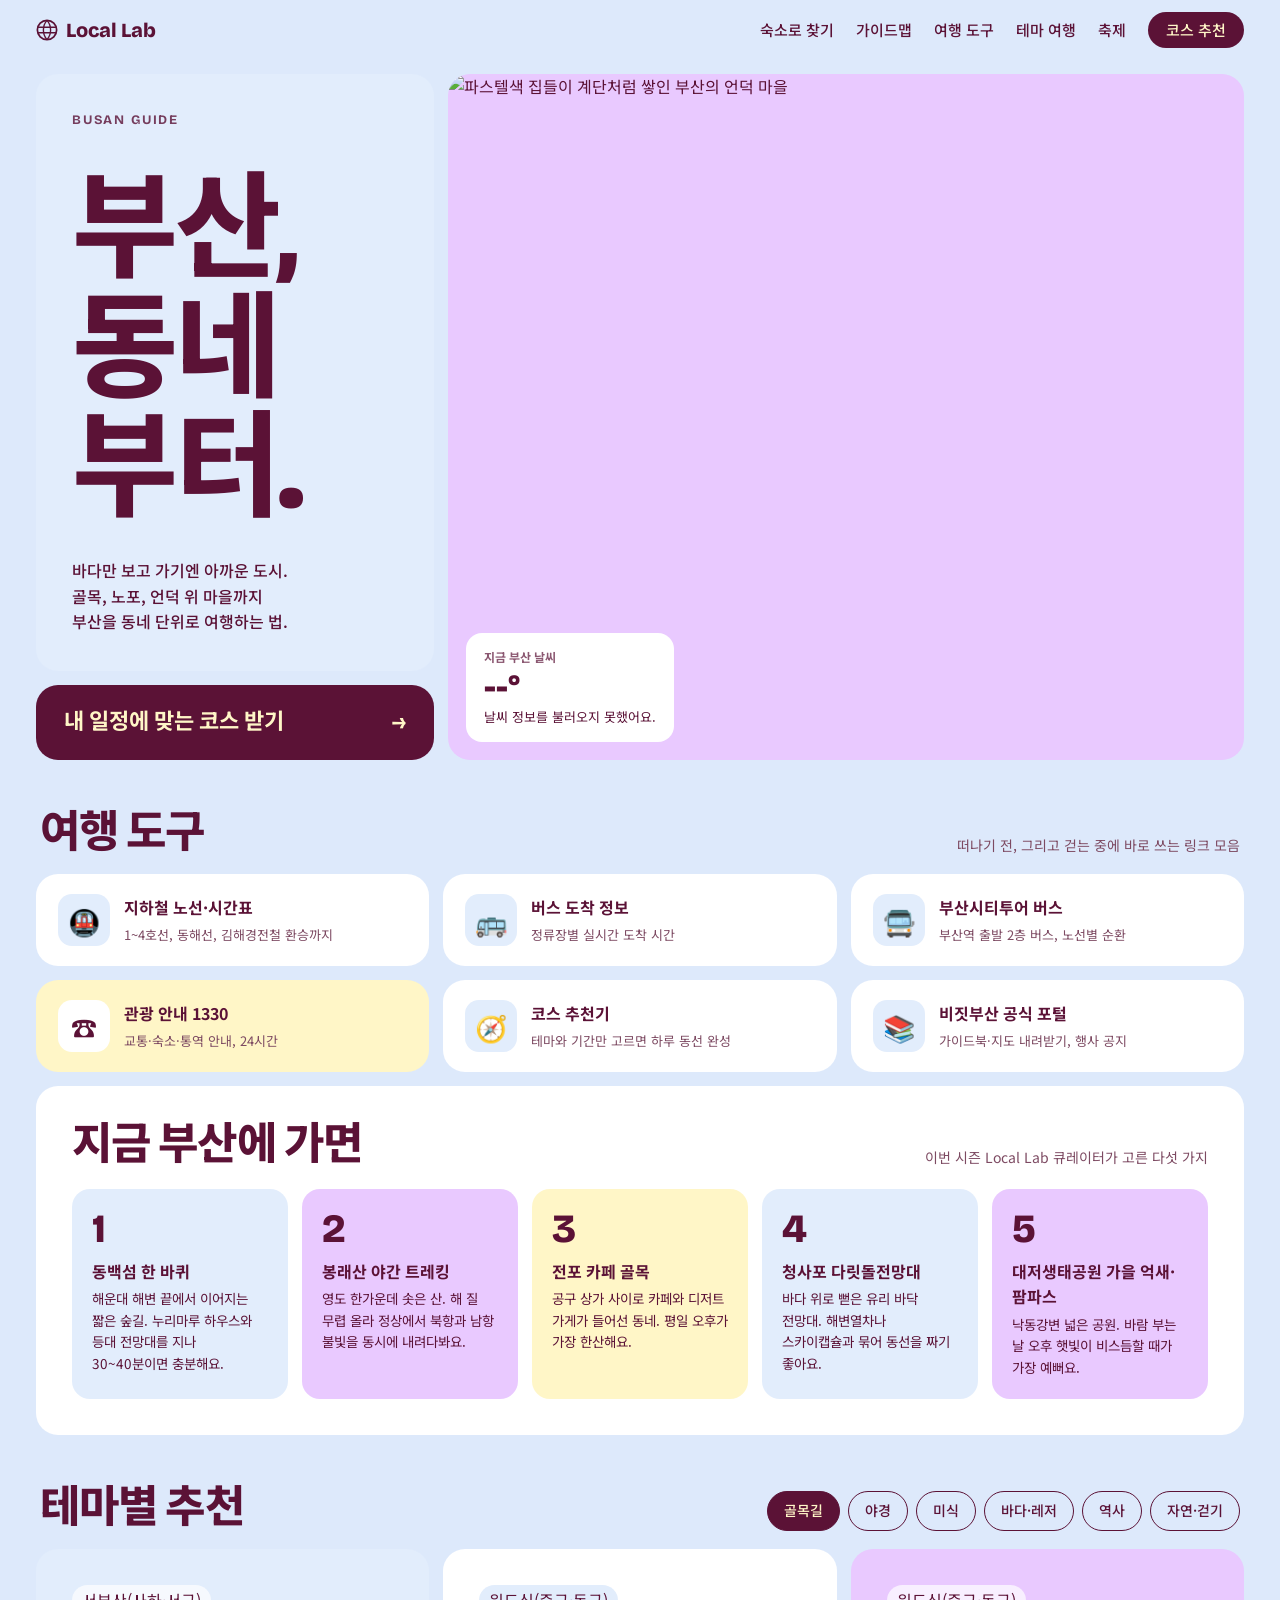
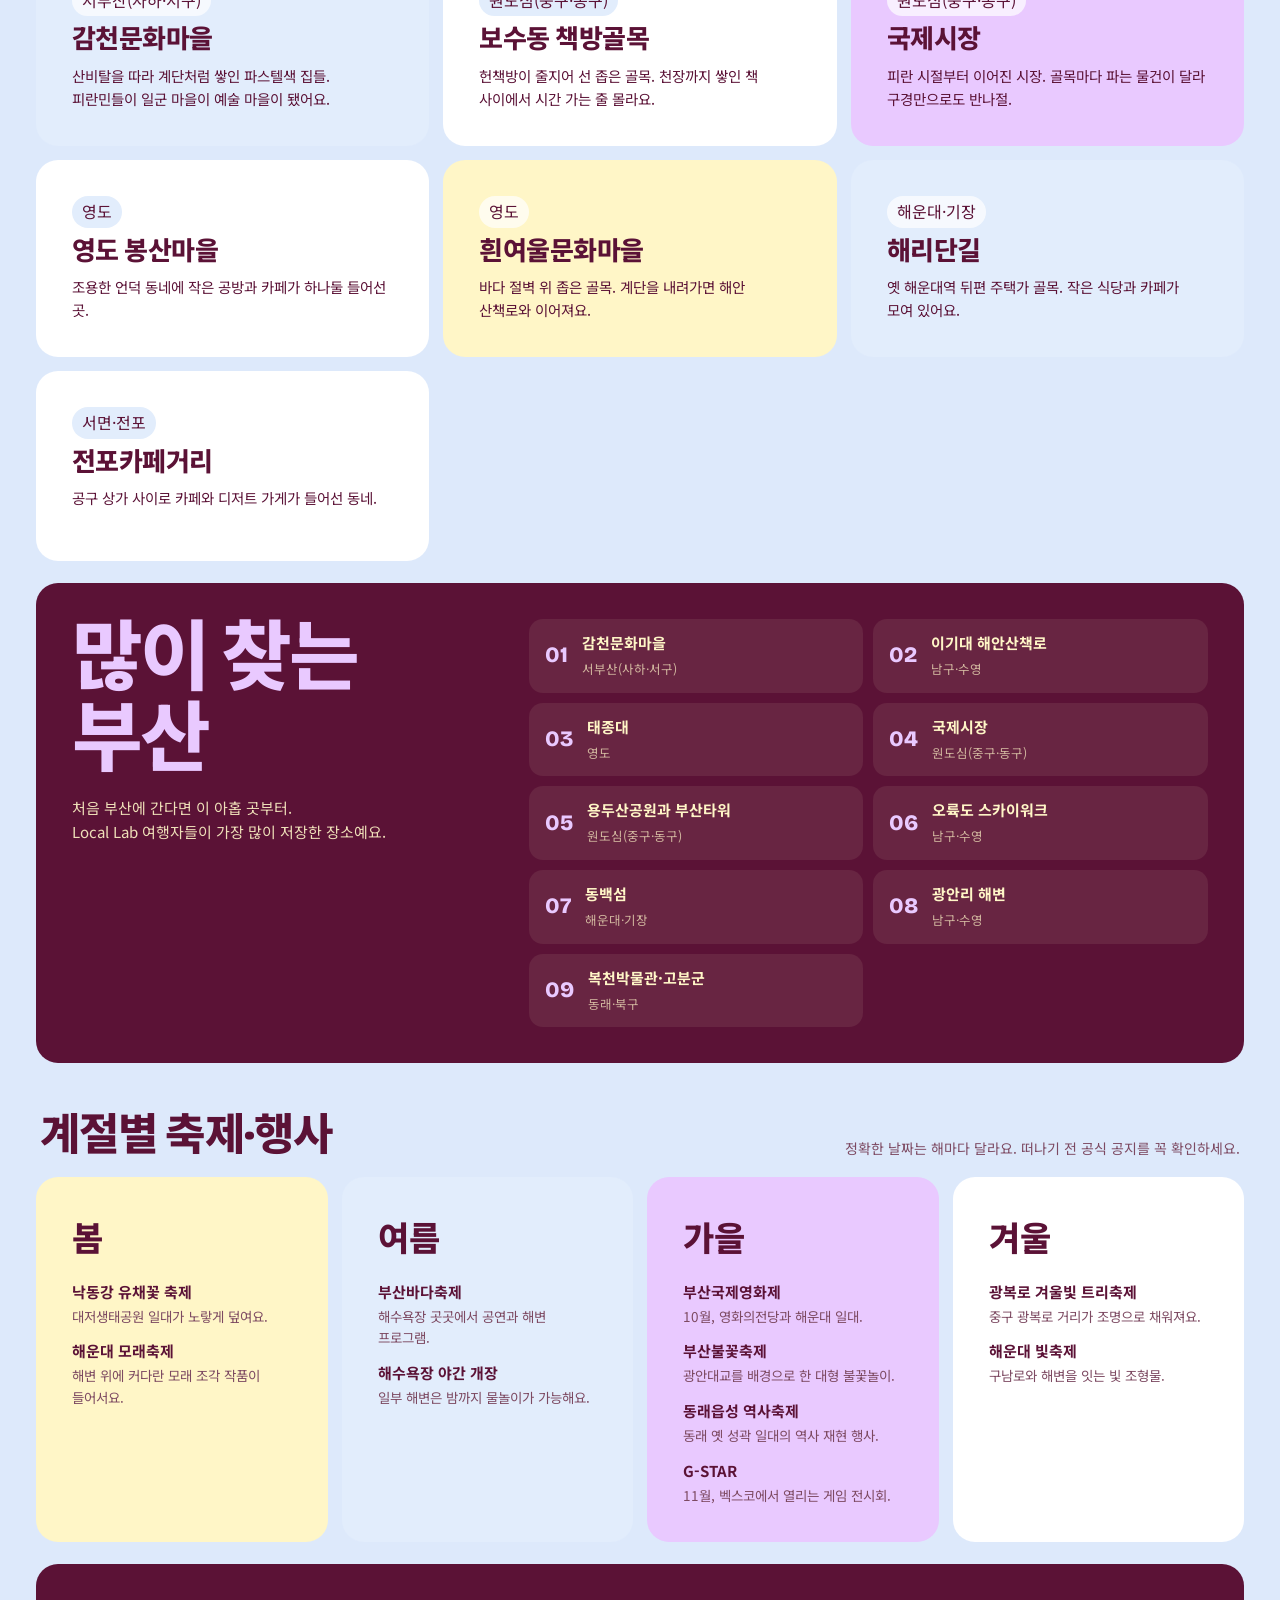
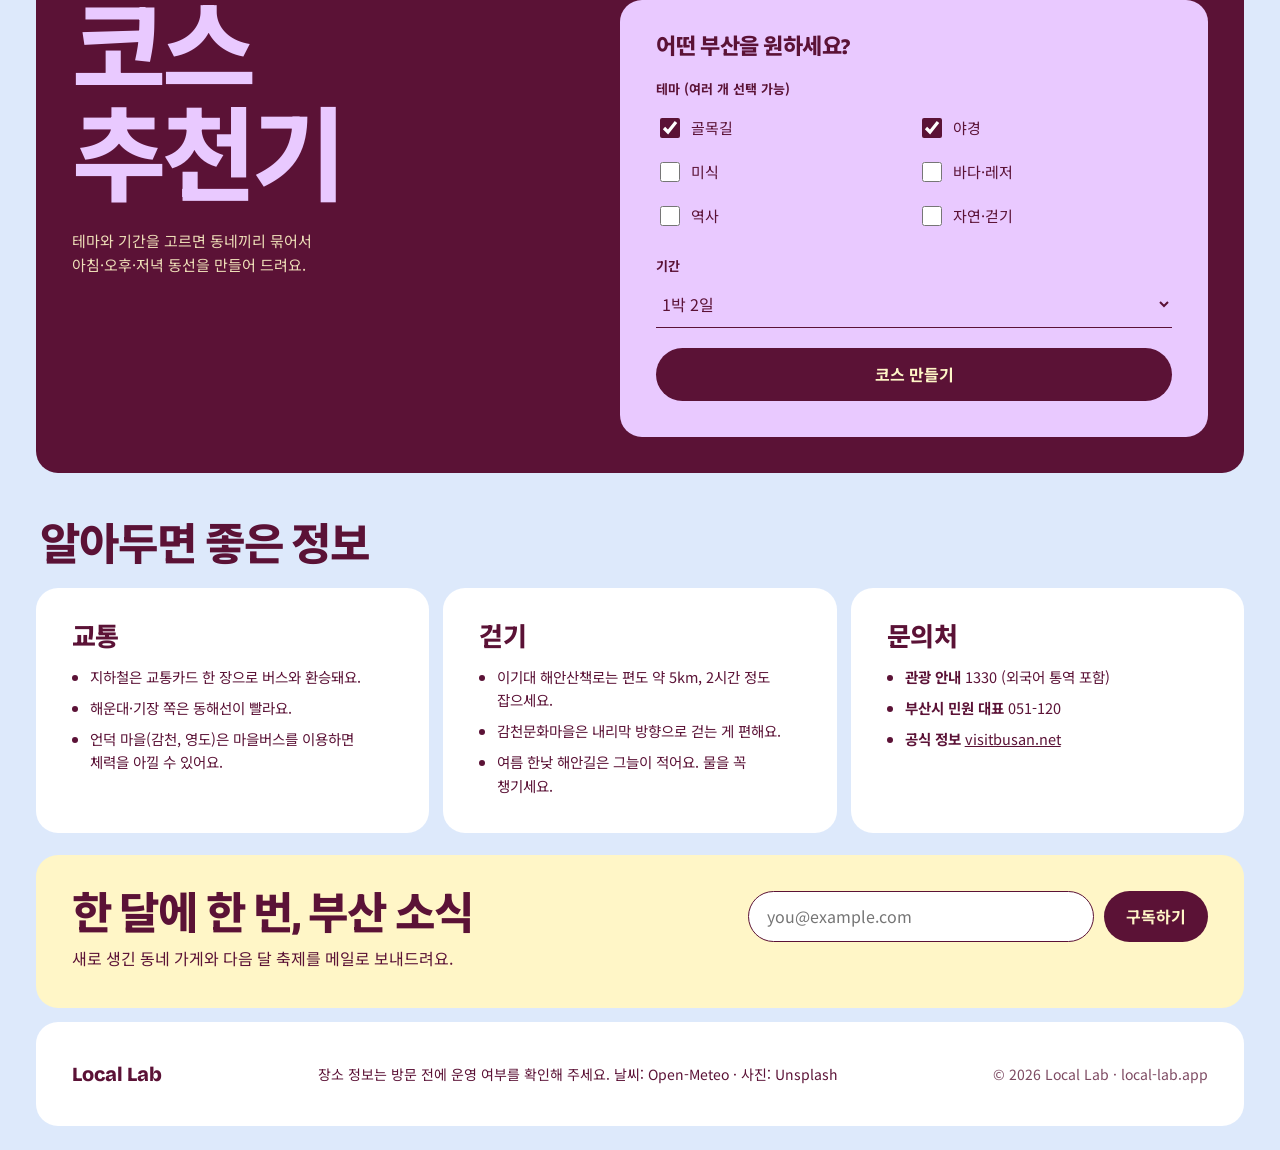
==== commit 1d300fef: "홈 대표 사진을 감천문화마을 사진으로 교체, 숙소로 찾기(stay) 페이지와 /api/nearby Worker 추가" ====
--- a/busan.html
+++ b/busan.html
@@ -24,6 +24,7 @@
       <span></span><span></span>
     </button>
     <ul class="menu" id="menu">
+      <li><a href="stay.html">숙소로 찾기</a></li>
       <li><a href="map.html">가이드맵</a></li>
       <li><a href="#tools">여행 도구</a></li>
       <li><a href="#themes">테마 여행</a></li>
--- a/styles.css
+++ b/styles.css
@@ -586,3 +586,56 @@
   .dest.wide, .dest.tall { grid-column: auto; grid-row: auto; }
   .h1, .h2, .h3, .h4, .b1, .b2, .b3, .b4 { height: auto; min-height: 160px; }
 }
+
+/* ───────── 숙소로 찾기 (stay.html) ───────── */
+.mk-osm { background: none; border: 0; }
+.stay-page .pin-wrap { position: relative; }
+.pin-stay .pin { width: 48px; height: 48px; background: var(--plum); border-color: var(--white); }
+.pin-stay .pin i { font-size: 22px; }
+.pin-stay em { position: absolute; left: 50%; top: -30px; transform: translateX(-50%); white-space: nowrap; font: 700 12.5px/1 var(--body); font-style: normal; color: var(--cream); background: var(--plum); padding: 6px 10px; border-radius: 999px; box-shadow: 0 4px 12px rgba(30, 20, 40, .25); pointer-events: none; }
+
+.stay-list { list-style: none; margin: 0; padding: 0 0 6px; display: grid; grid-auto-flow: column; grid-auto-columns: minmax(200px, 1fr); gap: 12px; overflow-x: auto; scroll-snap-type: x mandatory; }
+.stay-list li { scroll-snap-align: start; }
+.stay-btn { width: 100%; height: 100%; display: grid; gap: 4px; text-align: left; font: inherit; color: var(--plum); background: var(--white); border: 2px solid transparent; border-radius: 18px; padding: 16px 18px; min-height: 96px; cursor: pointer; transition: border-color .15s, background .15s; }
+.stay-btn b { font-size: 16.5px; line-height: 1.3; }
+.sb-kind { justify-self: start; font-size: 12px; font-weight: 700; background: var(--lilac); padding: 2px 10px; border-radius: 999px; }
+.sb-area { font-size: 13px; color: var(--ink-soft); }
+.stay-btn.is-on { background: var(--plum); color: var(--cream); border-color: var(--plum); }
+.stay-btn.is-on .sb-kind { background: var(--cream); color: var(--plum); }
+.stay-btn.is-on .sb-area { color: var(--lilac); }
+
+.stay-info { display: grid; gap: 8px; }
+.stay-info h2 { font-size: 24px; line-height: 1.2; }
+.si-kind { font-size: 13px; font-weight: 700; color: var(--ink-soft); }
+.si-desc { font-size: 14.5px; line-height: 1.6; }
+.si-note { font-size: 12.5px; color: #b0562a; background: #fff1e6; border-radius: 10px; padding: 6px 10px; }
+.stay-info .pill { justify-self: start; margin-top: 4px; }
+
+.nearby { display: grid; gap: 12px; }
+.nb-tabs { display: grid; grid-template-columns: 1fr 1fr; background: var(--sky); border-radius: 999px; padding: 4px; }
+.nb-tab { font: inherit; font-weight: 700; font-size: 15px; color: var(--plum); background: none; border: 0; border-radius: 999px; min-height: 44px; cursor: pointer; }
+.nb-tab.is-on { background: var(--plum); color: var(--cream); }
+.nb-radius .chip { min-height: 36px; padding: 4px 14px; }
+.nb-status { font-size: 13.5px; }
+.nb-src { color: #b0562a; }
+.nb-list { list-style: none; margin: 0; padding: 0; display: grid; gap: 2px; max-height: 460px; overflow-y: auto; }
+.nb-item { width: 100%; display: grid; grid-template-columns: auto 1fr auto; align-items: center; gap: 10px; font: inherit; text-align: left; color: var(--plum); background: none; border: 0; border-radius: 12px; padding: 8px 6px; min-height: 52px; cursor: pointer; }
+.nb-item.is-on { background: var(--sky); }
+.nb-main { display: grid; min-width: 0; }
+.nb-main b { font-size: 14.5px; overflow: hidden; text-overflow: ellipsis; white-space: nowrap; }
+.nb-main small, .nb-dist small { font-size: 12px; color: var(--ink-soft); overflow: hidden; text-overflow: ellipsis; white-space: nowrap; }
+.nb-dist { display: grid; text-align: right; font-weight: 700; font-size: 13.5px; }
+.pc-photo { width: calc(100% + 40px); margin: -20px -20px 2px; height: 150px; object-fit: cover; border-radius: 20px 20px 0 0; }
+.pc-photo[hidden] { display: none; }
+@media (hover: hover) {
+  .stay-btn:not(.is-on):hover { border-color: var(--lilac); }
+  .nb-item:hover { background: var(--sky); }
+}
+@media (max-width: 719px) {
+  .stay-list { grid-auto-columns: 72%; }
+  .nb-list { max-height: none; }
+  .pc-photo { width: calc(100% + 32px); margin: -18px -16px 2px; height: 120px; border-radius: 18px 18px 0 0; }
+}
+@media (horizontal-viewport-segments: 2) {
+  .stay-page .nb-list { max-height: calc(100vh - 420px); }
+}
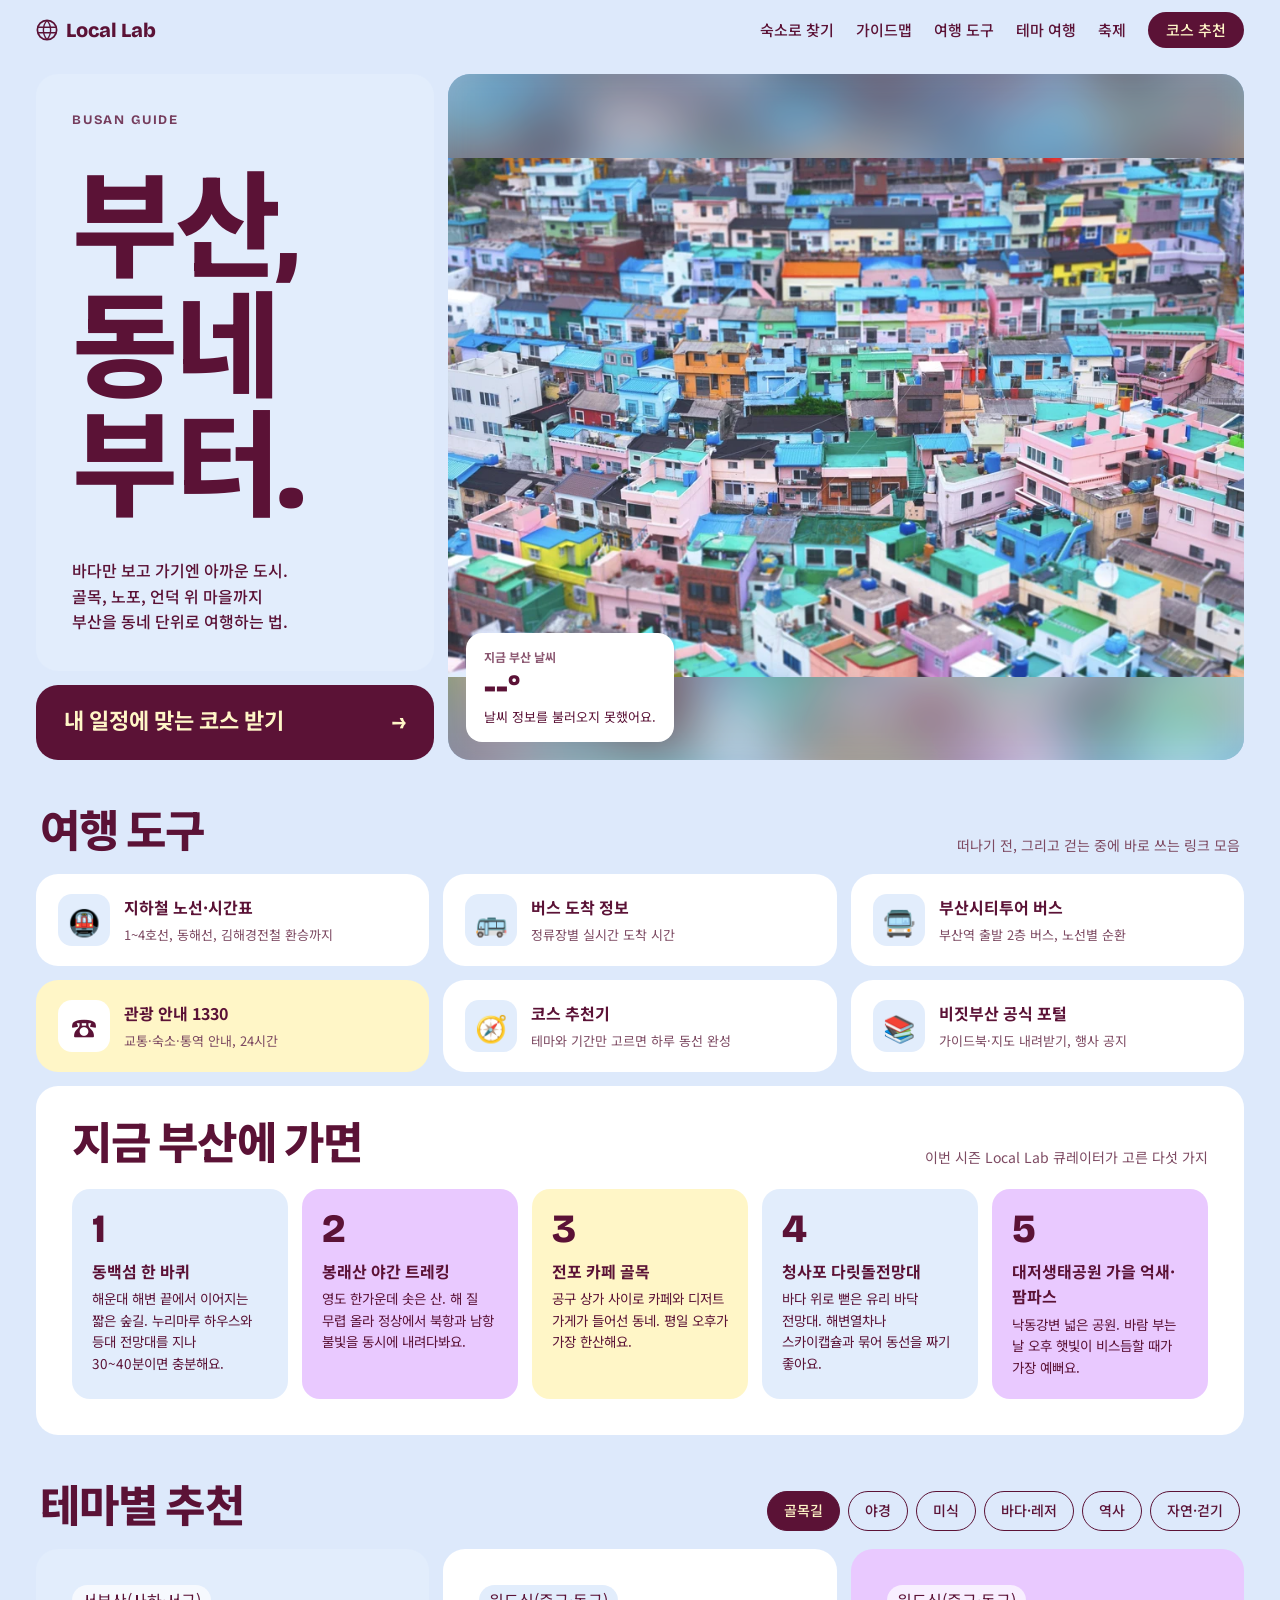
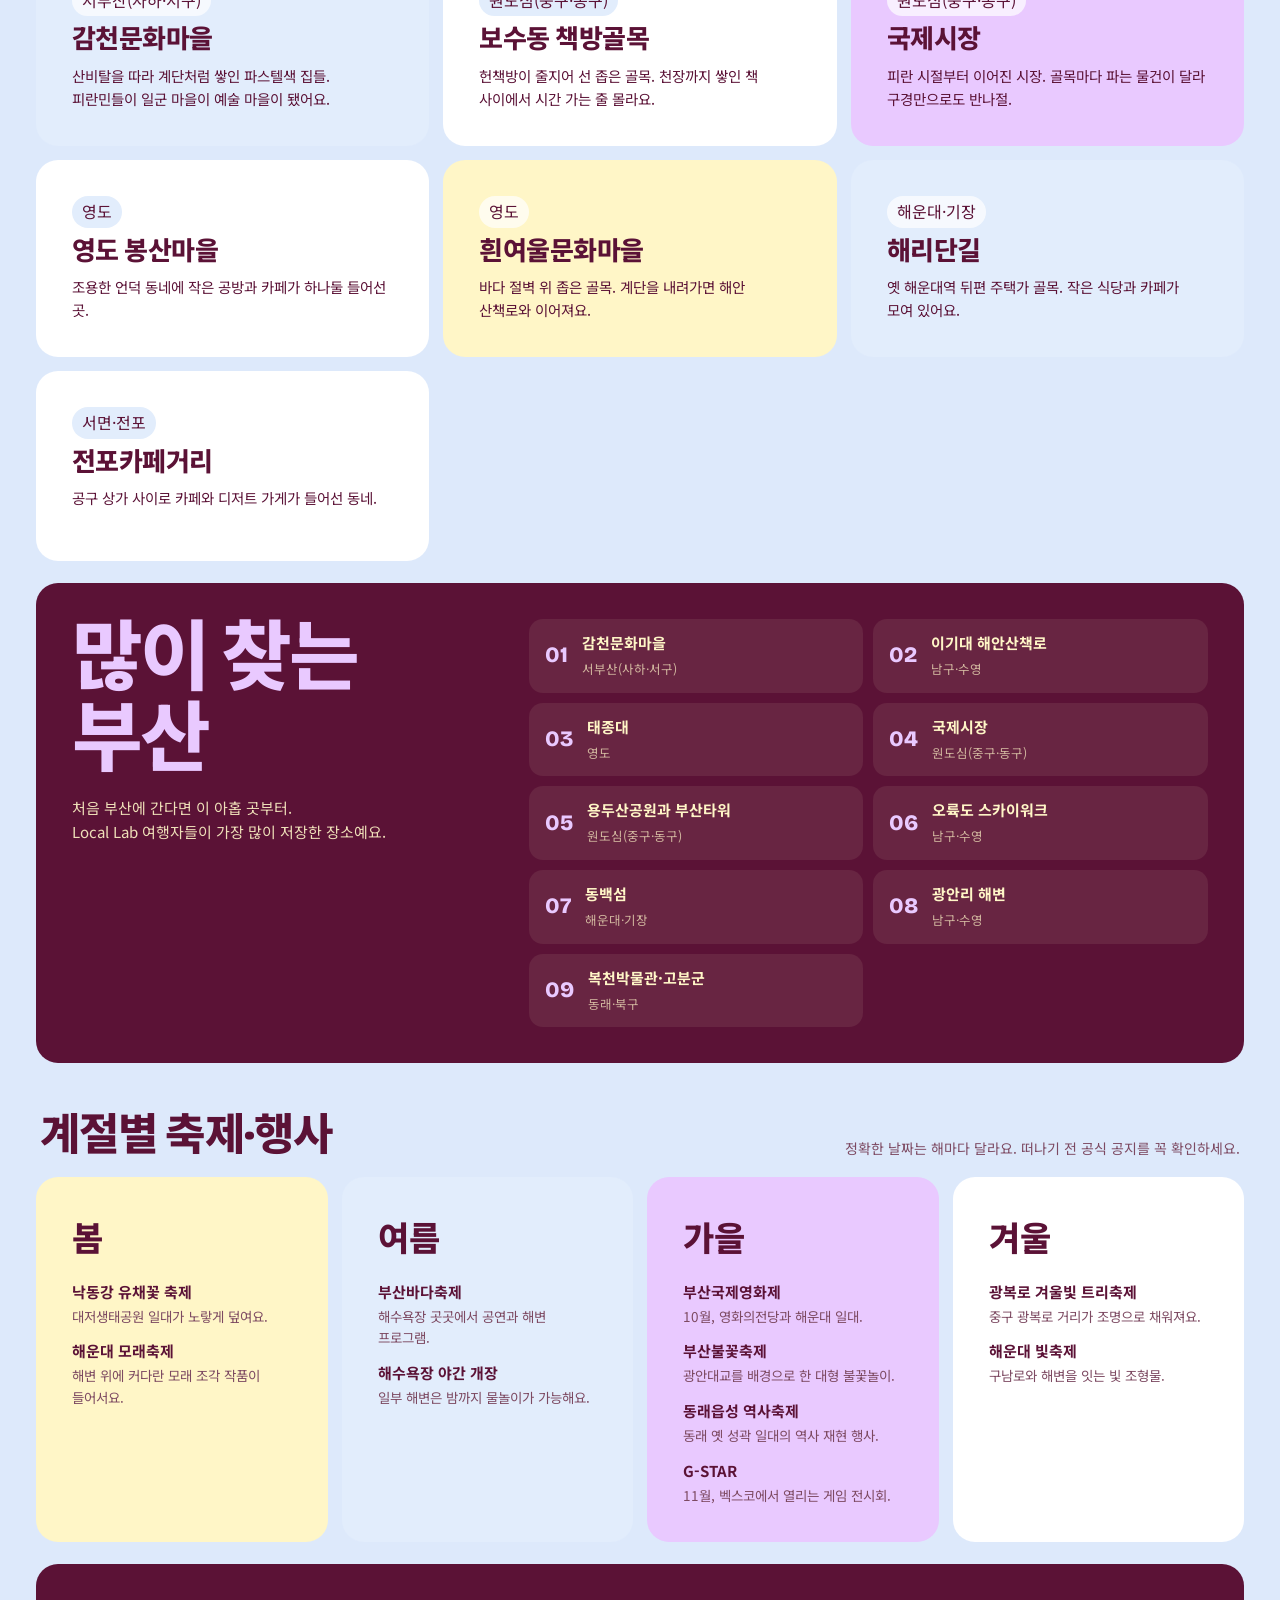
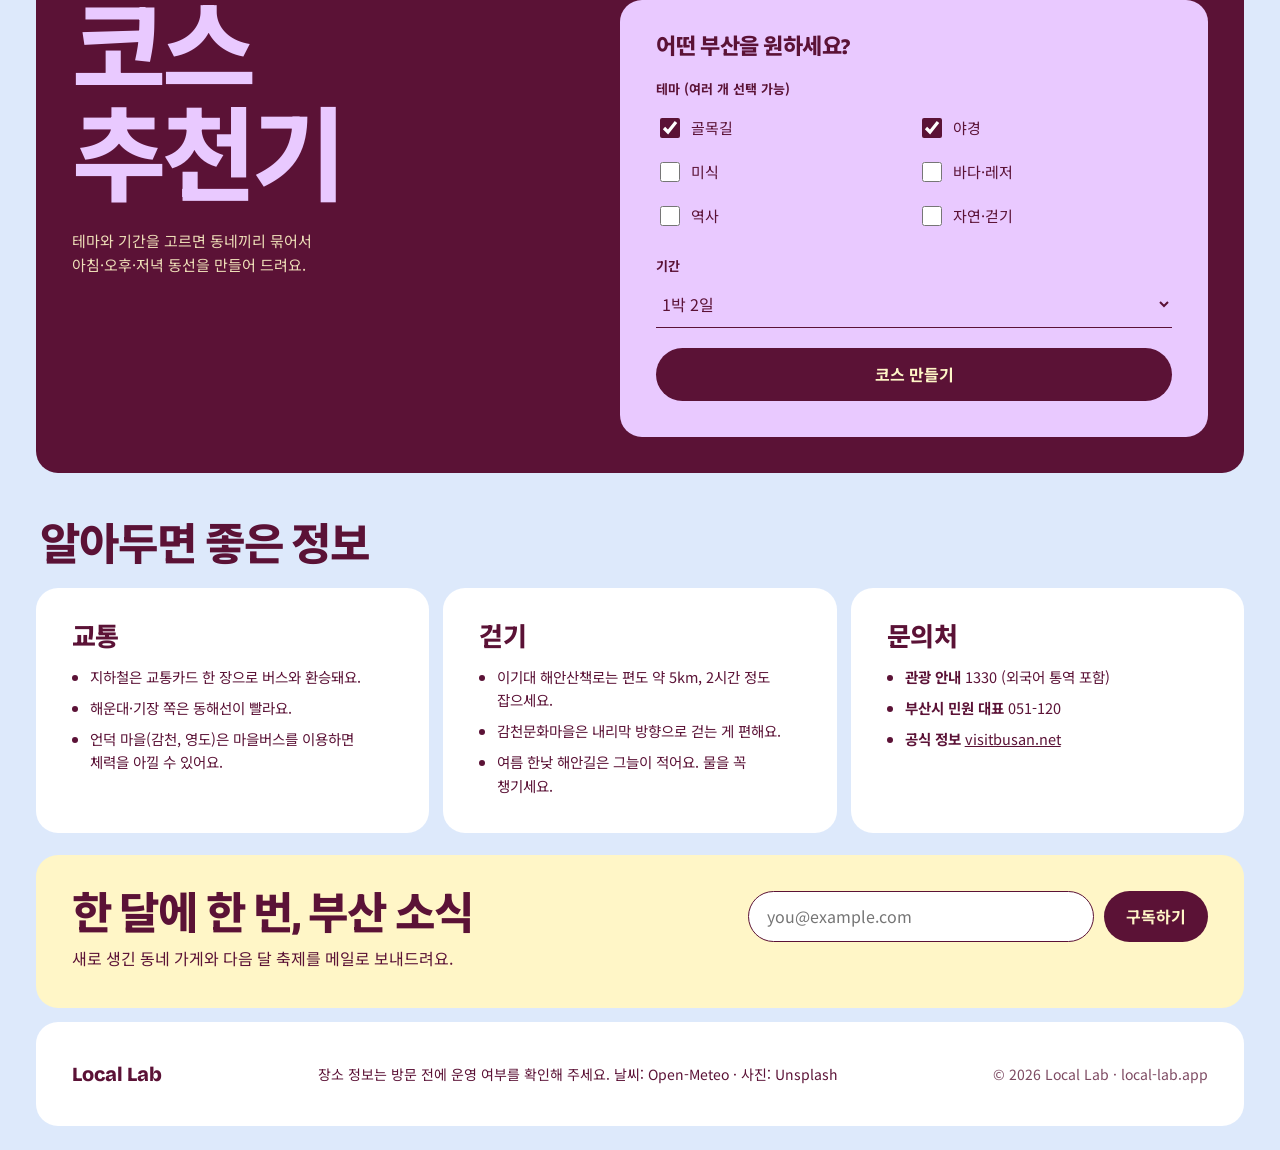
==== commit e1cdf58c: "부산 가이드 대표 사진을 감천마을 사진으로 교체하고 잘리지 않게 전체 표시" ====
--- a/busan.html
+++ b/busan.html
@@ -37,7 +37,7 @@
 <main id="top">
 
   <!-- HERO -->
-  <section class="hero container split">
+  <section class="hero hero-busan container split">
     <div class="split-a hero-left">
       <div class="card hero-copy bg-sky">
         <p class="eyebrow">BUSAN GUIDE</p>
@@ -47,12 +47,8 @@
       <a href="#planner" class="card hero-cta bg-plum">내 일정에 맞는 코스 받기 <span aria-hidden="true">→</span></a>
     </div>
     <div class="split-b card hero-art bg-lilac">
-      <img class="photo" alt="파스텔색 집들이 계단처럼 쌓인 부산의 언덕 마을"
-        src="https://images.unsplash.com/photo-1762440775708-7dbfe9e10842?w=1200&q=75&auto=format&fit=crop"
-        srcset="https://images.unsplash.com/photo-1762440775708-7dbfe9e10842?w=640&q=75&auto=format&fit=crop 640w,
-                https://images.unsplash.com/photo-1762440775708-7dbfe9e10842?w=1200&q=75&auto=format&fit=crop 1200w,
-                https://images.unsplash.com/photo-1762440775708-7dbfe9e10842?w=1800&q=75&auto=format&fit=crop 1800w"
-        sizes="(max-width: 719px) 100vw, 66vw" fetchpriority="high">
+      <img class="photo" alt="파스텔색 지붕과 벽의 집들이 빼곡히 들어선 감천문화마을"
+        src="assets/busan-gamcheon-houses.webp" fetchpriority="high">
       <div class="weather card bg-white" id="weather" aria-live="polite">
         <span class="w-label">지금 부산 날씨</span>
         <strong class="w-temp">--°</strong>
--- a/styles.css
+++ b/styles.css
@@ -99,6 +99,18 @@
 .hero-art { padding: 0; overflow: hidden; position: relative; min-height: 440px; }
 .hero-art > svg { position: absolute; inset: 0; width: 100%; height: 100%; }
 .photo { position: absolute; inset: 0; width: 100%; height: 100%; object-fit: cover; display: block; }
+/* 대표 사진 칸을 사진 비율과 똑같이 만들어 잘리지 않게. 사진을 바꾸면 --photo-ratio 도 그 사진 크기(가로 / 세로)로 바꿀 것 */
+.hero-photo { --seg-b: 1.15fr; --photo-ratio: 858 / 787; }   /* 홈 */
+.hero-photo .hero-art { aspect-ratio: var(--photo-ratio); min-height: 0; align-self: start; }
+@media (min-width: 720px) and (max-width: 1023px) { .hero-photo { --seg-b: 1.5fr; } } /* 태블릿: 사진 높이를 왼쪽 글 칸에 맞춤 */
+/* 부산 가이드: 왼쪽 제목이 길어 칸 비율을 사진에 맞출 수 없음 → 사진은 전부 보이게(contain) 넣고 남는 곳은 같은 사진을 흐리게 깔아 채움 */
+.hero-busan .hero-art { background: #8fb3d9; }
+.hero-busan .hero-art::before { content: ""; position: absolute; inset: -40px; background: url("assets/busan-gamcheon-houses.webp") center / cover; filter: blur(28px) saturate(1.1); opacity: .9; }
+.hero-busan .hero-art .photo { object-fit: contain; }
+@media (max-width: 719px) { /* 휴대폰: 사진은 위쪽, 날씨 카드는 그 아래 흐린 부분에 놓이게 */
+  .hero-busan .hero-art { min-height: calc((100vw - 32px) * 618 / 948 + 120px); }
+  .hero-busan .hero-art .photo { object-position: 50% 0; }
+}
 .hero-badge { position: absolute; right: 18px; bottom: 18px; left: auto; display: flex; gap: 10px; align-items: center; background: var(--white); border-radius: 16px; padding: 10px 16px; font-size: 13px; line-height: 1.35; max-width: calc(100% - 36px); }
 .hero-badge svg { width: 28px; height: 28px; flex: none; }
 .hero-cta { display: flex; justify-content: space-between; align-items: center; gap: 12px; padding: 20px 28px; min-height: 64px; font-family: var(--display); font-weight: 700; font-size: clamp(18px, 2vw, 22px); text-decoration: none; transition: background .2s; }
@@ -496,6 +508,7 @@
   .footer-cols { grid-template-columns: 1fr 1fr; }
   .check-grid { grid-template-columns: 1fr 1fr; }
   .weather, .hero-badge { left: 12px; right: 12px; bottom: 12px; max-width: none; }
+  .hero-badge { top: 12px; bottom: auto; } /* 사진 아래쪽(두 사람 다리)을 가리지 않게 위로 */
 }
 
 /* 접힌 폴더블 커버 화면 · 아주 좁은 화면 (359px 이하, 갤럭시 폴드 커버 280~344px 포함) */
